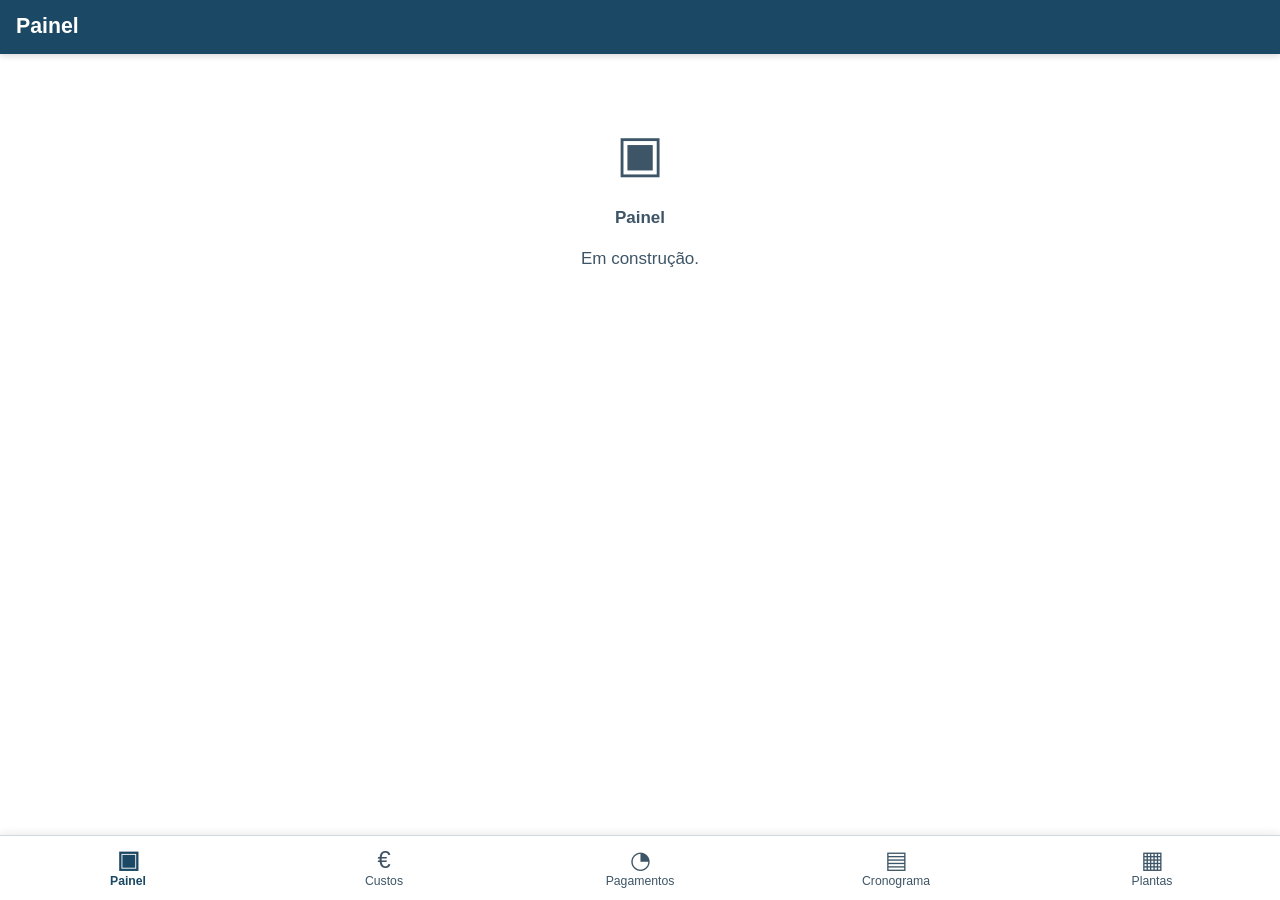
==== obra/index.html @ bf37473c "Passo 1: esqueleto da app /obra/ + copiar_plantas.py - Estrutura /obra/ (index.html, css, js) com ta" ====
<!DOCTYPE html>
<html lang="pt-PT">
<head>
  <meta charset="UTF-8">
  <!-- viewport-fit=cover para respeitar as safe-areas do iPhone -->
  <meta name="viewport" content="width=device-width, initial-scale=1.0, viewport-fit=cover, maximum-scale=5.0">
  <meta name="theme-color" content="#1b4965">
  <meta name="apple-mobile-web-app-capable" content="yes">
  <meta name="apple-mobile-web-app-status-bar-style" content="black-translucent">
  <title>Obra Bragança</title>
  <link rel="stylesheet" href="css/estilo.css">
</head>
<body>
  <!-- Cabecalho: nome do ecra atual, sempre visivel -->
  <header class="cabecalho" id="cabecalho">
    <h1 class="cabecalho__titulo" id="titulo-ecra">Painel</h1>
  </header>

  <!-- Conteudo do ecra ativo -->
  <main class="conteudo" id="conteudo">
    <!-- preenchido por js/app.js -->
  </main>

  <!-- Barra de navegacao inferior fixa -->
  <nav class="tabbar" id="tabbar" aria-label="Navegação principal">
    <button class="tabbar__botao" data-ecra="painel" aria-label="Painel">
      <span class="tabbar__icone" aria-hidden="true">▣</span>
      <span class="tabbar__texto">Painel</span>
    </button>
    <button class="tabbar__botao" data-ecra="custos" aria-label="Custos">
      <span class="tabbar__icone" aria-hidden="true">€</span>
      <span class="tabbar__texto">Custos</span>
    </button>
    <button class="tabbar__botao" data-ecra="pagamentos" aria-label="Pagamentos">
      <span class="tabbar__icone" aria-hidden="true">◔</span>
      <span class="tabbar__texto">Pagamentos</span>
    </button>
    <button class="tabbar__botao" data-ecra="cronograma" aria-label="Cronograma">
      <span class="tabbar__icone" aria-hidden="true">▤</span>
      <span class="tabbar__texto">Cronograma</span>
    </button>
    <button class="tabbar__botao" data-ecra="plantas" aria-label="Plantas">
      <span class="tabbar__icone" aria-hidden="true">▦</span>
      <span class="tabbar__texto">Plantas</span>
    </button>
  </nav>

  <script type="module" src="js/app.js"></script>
</body>
</html>
---- obra/css/estilo.css ----
/* =========================================================================
   Obra Bragança — estilo base
   Mobile-first. Alto contraste, legivel com sol direto. Alvos de toque >=44px.
   ========================================================================= */

:root {
  /* --- Cores (alto contraste, sem cinzento-claro sobre branco) --- */
  --cor-fundo:        #ffffff;
  --cor-superficie:   #f2f5f7;   /* cartoes */
  --cor-texto:        #10202b;   /* quase preto */
  --cor-texto-suave:  #3d5566;   /* legivel ao sol, nao cinzento fraco */
  --cor-linha:        #cdd8df;

  --cor-primaria:     #1b4965;   /* azul escuro */
  --cor-primaria-txt: #ffffff;
  --cor-destaque:     #2a9d8f;   /* verde-agua (progresso) */

  --cor-perigo:       #c1121f;   /* vermelho (a vencer <=5 dias) */
  --cor-perigo-fundo: #fde7e8;
  --cor-aviso:        #b8860b;   /* ambar (dependencias/por decidir) */
  --cor-aviso-fundo:  #fdf4dd;
  --cor-ok:           #2a7d2e;   /* verde (concluido/pago) */

  /* --- Medidas --- */
  --alvo-toque: 44px;
  --raio: 12px;
  --altura-tabbar: 64px;
  --altura-cabecalho: 52px;

  /* safe-areas iOS */
  --safe-topo: env(safe-area-inset-top, 0px);
  --safe-base: env(safe-area-inset-bottom, 0px);

  --fonte: -apple-system, BlinkMacSystemFont, "Segoe UI", Roboto, sans-serif;
}

* { box-sizing: border-box; -webkit-tap-highlight-color: transparent; }

html, body {
  margin: 0;
  padding: 0;
  background: var(--cor-fundo);
  color: var(--cor-texto);
  font-family: var(--fonte);
  font-size: 17px;
  line-height: 1.4;
  -webkit-text-size-adjust: 100%;
}

/* ---------------------------------------------------------------- Cabecalho */
.cabecalho {
  position: sticky;
  top: 0;
  z-index: 10;
  background: var(--cor-primaria);
  color: var(--cor-primaria-txt);
  padding-top: var(--safe-topo);
  min-height: var(--altura-cabecalho);
  display: flex;
  align-items: center;
  box-shadow: 0 2px 6px rgba(0, 0, 0, 0.15);
}
.cabecalho__titulo {
  margin: 0;
  padding: 12px 16px;
  font-size: 1.25rem;
  font-weight: 700;
}

/* ---------------------------------------------------------------- Conteudo */
.conteudo {
  /* espaco para nao ficar tapado pela tabbar inferior */
  padding: 16px 16px calc(var(--altura-tabbar) + var(--safe-base) + 16px);
  max-width: 720px;
  margin: 0 auto;
}

/* ----------------------------------------------------------------- Tabbar */
.tabbar {
  position: fixed;
  left: 0;
  right: 0;
  bottom: 0;
  z-index: 20;
  display: flex;
  background: var(--cor-fundo);
  border-top: 1px solid var(--cor-linha);
  padding-bottom: var(--safe-base);
  box-shadow: 0 -2px 8px rgba(0, 0, 0, 0.08);
}
.tabbar__botao {
  flex: 1 1 0;
  min-height: var(--altura-tabbar);
  border: none;
  background: none;
  color: var(--cor-texto-suave);
  display: flex;
  flex-direction: column;
  align-items: center;
  justify-content: center;
  gap: 2px;
  padding: 6px 2px;
  font-family: inherit;
  font-size: 0.72rem;
  cursor: pointer;
}
.tabbar__icone { font-size: 1.4rem; line-height: 1; }
.tabbar__botao[aria-current="page"] {
  color: var(--cor-primaria);
  font-weight: 700;
}

/* --------------------------------------------------- Blocos genericos base */
.cartao {
  background: var(--cor-superficie);
  border: 1px solid var(--cor-linha);
  border-radius: var(--raio);
  padding: 16px;
  margin-bottom: 12px;
}

.placeholder {
  text-align: center;
  color: var(--cor-texto-suave);
  padding: 48px 16px;
}
.placeholder__icone { font-size: 3rem; display: block; margin-bottom: 8px; }
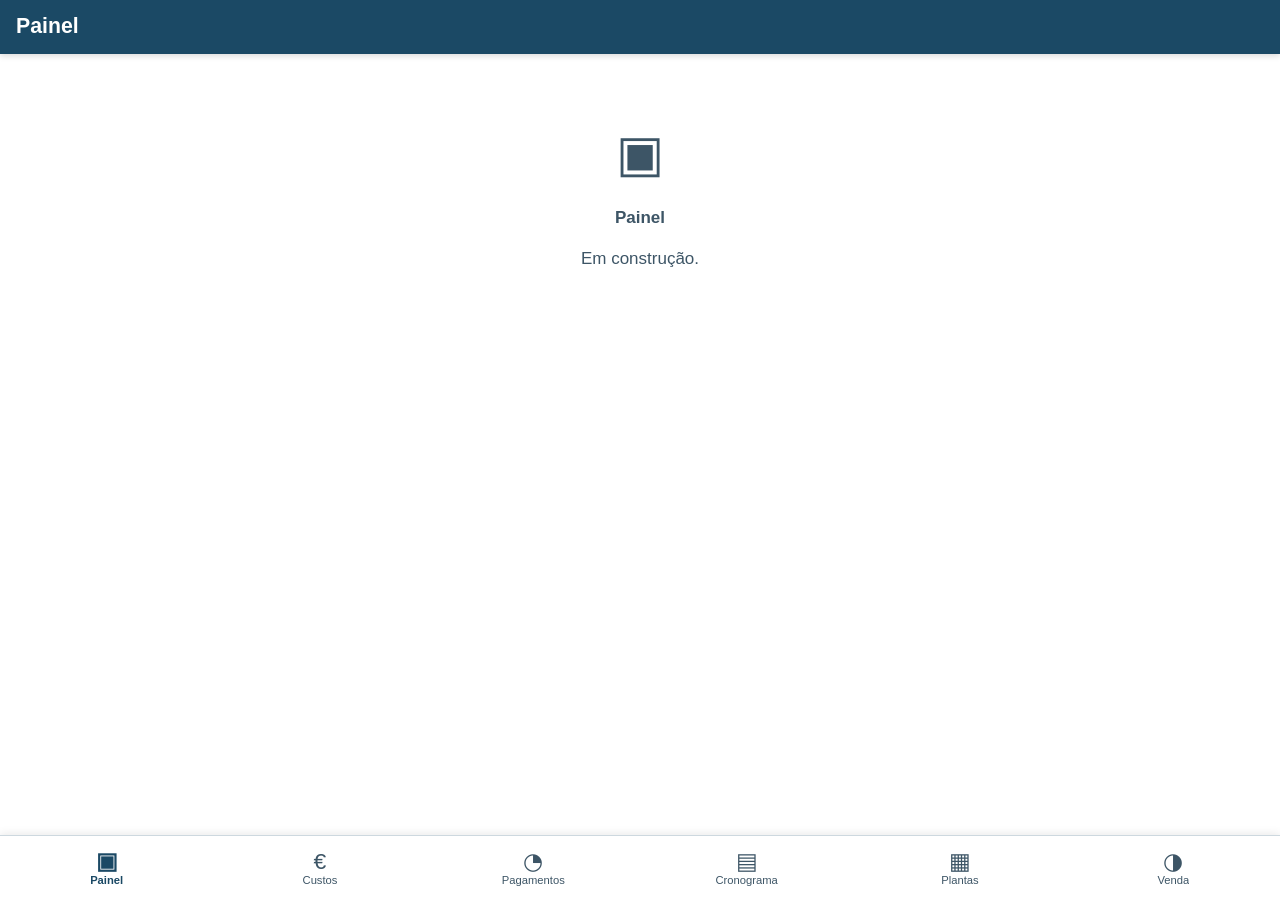
==== commit d45ec8fe: "Novo separador Venda: investimento/lucro Joao-Joana - gerar_seed: bloco negocio (investimentoTotal, " ====
--- a/obra/index.html
+++ b/obra/index.html
@@ -43,6 +43,10 @@
       <span class="tabbar__icone" aria-hidden="true">▦</span>
       <span class="tabbar__texto">Plantas</span>
     </button>
+    <button class="tabbar__botao" data-ecra="venda" aria-label="Venda">
+      <span class="tabbar__icone" aria-hidden="true">◑</span>
+      <span class="tabbar__texto">Venda</span>
+    </button>
   </nav>
 
   <script type="module" src="js/app.js"></script>
--- a/obra/css/estilo.css
+++ b/obra/css/estilo.css
@@ -90,6 +90,7 @@
 }
 .tabbar__botao {
   flex: 1 1 0;
+  min-width: 0;
   min-height: var(--altura-tabbar);
   border: none;
   background: none;
@@ -99,12 +100,13 @@
   align-items: center;
   justify-content: center;
   gap: 2px;
-  padding: 6px 2px;
+  padding: 6px 1px;
   font-family: inherit;
-  font-size: 0.72rem;
-  cursor: pointer;
-}
-.tabbar__icone { font-size: 1.4rem; line-height: 1; }
+  font-size: 0.66rem;
+  cursor: pointer;
+}
+.tabbar__texto { max-width: 100%; overflow: hidden; text-overflow: ellipsis; white-space: nowrap; }
+.tabbar__icone { font-size: 1.35rem; line-height: 1; }
 .tabbar__botao[aria-current="page"] {
   color: var(--cor-primaria);
   font-weight: 700;
@@ -125,3 +127,225 @@
   padding: 48px 16px;
 }
 .placeholder__icone { font-size: 3rem; display: block; margin-bottom: 8px; }
+
+/* ------------------------------------------------------------- sub-separadores */
+.subtabs {
+  display: flex;
+  gap: 8px;
+  margin-bottom: 14px;
+}
+.subtabs__b {
+  flex: 1;
+  min-height: 44px;
+  border: 1px solid var(--cor-linha);
+  border-radius: var(--raio);
+  background: var(--cor-fundo);
+  color: var(--cor-texto);
+  font: inherit;
+  font-weight: 600;
+  cursor: pointer;
+}
+.subtabs__b.is-ativo {
+  background: var(--cor-primaria);
+  color: var(--cor-primaria-txt);
+  border-color: var(--cor-primaria);
+}
+
+/* --------------------------------------------------------------------- resumo */
+.resumo { display: flex; gap: 10px; margin-bottom: 10px; }
+.resumo__cartao {
+  flex: 1;
+  background: var(--cor-superficie);
+  border: 1px solid var(--cor-linha);
+  border-radius: var(--raio);
+  padding: 12px;
+  display: flex;
+  flex-direction: column;
+  gap: 2px;
+}
+.resumo__rot { font-size: 0.78rem; color: var(--cor-texto-suave); }
+.resumo__val { font-size: 1.5rem; font-weight: 800; }
+.resumo__sub { font-size: 0.78rem; color: var(--cor-texto-suave); }
+
+.barra { height: 8px; background: var(--cor-linha); border-radius: 4px; overflow: hidden; margin-bottom: 16px; }
+.barra__cheio { height: 100%; background: var(--cor-destaque); }
+
+/* -------------------------------------------------------------------- filtros */
+.filtros { display: flex; flex-wrap: wrap; gap: 8px; margin-bottom: 14px; }
+.filtros__sel {
+  flex: 1 1 30%;
+  min-height: 40px;
+  border: 1px solid var(--cor-linha);
+  border-radius: 8px;
+  background: var(--cor-fundo);
+  color: var(--cor-texto);
+  font: inherit;
+  padding: 0 8px;
+}
+
+/* --------------------------------------------------------- grupos / materiais */
+.grupo { margin-bottom: 16px; }
+.grupo__cab {
+  display: flex;
+  justify-content: space-between;
+  font-weight: 700;
+  color: var(--cor-primaria);
+  padding: 6px 4px;
+  border-bottom: 2px solid var(--cor-primaria);
+  margin-bottom: 6px;
+}
+
+.mat {
+  border: 1px solid var(--cor-linha);
+  border-radius: 10px;
+  margin-bottom: 8px;
+  background: var(--cor-fundo);
+  overflow: hidden;
+}
+.mat.is-aberto { border-color: var(--cor-primaria); }
+.mat__topo {
+  display: flex;
+  align-items: center;
+  gap: 10px;
+  padding: 10px 12px;
+  cursor: pointer;
+}
+.mat__adj { display: flex; align-items: center; }
+.mat__adj input { width: 26px; height: 26px; }
+.mat__info { flex: 1; min-width: 0; display: flex; flex-direction: column; }
+.mat__artigo { font-weight: 600; }
+.mat__meta { font-size: 0.82rem; color: var(--cor-texto-suave); }
+.mat__valores { text-align: right; display: flex; flex-direction: column; }
+.mat__valores strong { font-size: 1.05rem; }
+.mat__siva { font-size: 0.75rem; color: var(--cor-texto-suave); }
+
+.badge {
+  display: inline-block;
+  font-size: 0.68rem;
+  font-weight: 700;
+  padding: 1px 6px;
+  border-radius: 6px;
+  vertical-align: middle;
+}
+.badge--aviso { background: var(--cor-aviso-fundo); color: var(--cor-aviso); }
+
+/* ---------------------------------------------------------------- editor linha */
+.editor {
+  display: flex;
+  flex-wrap: wrap;
+  gap: 10px;
+  padding: 12px;
+  border-top: 1px solid var(--cor-linha);
+  background: var(--cor-superficie);
+}
+.campo { flex: 1 1 44%; display: flex; flex-direction: column; gap: 3px; }
+.campo--largo { flex-basis: 100%; }
+.campo span { font-size: 0.75rem; color: var(--cor-texto-suave); }
+.campo input, .campo select {
+  min-height: 42px;
+  border: 1px solid var(--cor-linha);
+  border-radius: 8px;
+  background: var(--cor-fundo);
+  color: var(--cor-texto);
+  font: inherit;
+  padding: 0 10px;
+}
+
+/* -------------------------------------------------------------- botoes add/del */
+.btn-add {
+  width: 100%;
+  min-height: 46px;
+  margin-bottom: 14px;
+  border: 1.5px dashed var(--cor-primaria);
+  border-radius: var(--raio);
+  background: var(--cor-fundo);
+  color: var(--cor-primaria);
+  font: inherit;
+  font-weight: 700;
+  cursor: pointer;
+}
+.btn-add:active { background: var(--cor-superficie); }
+
+.btn-eliminar {
+  flex-basis: 100%;
+  min-height: 44px;
+  margin-top: 4px;
+  border: 1px solid var(--cor-perigo);
+  border-radius: 8px;
+  background: var(--cor-perigo-fundo);
+  color: var(--cor-perigo);
+  font: inherit;
+  font-weight: 700;
+  cursor: pointer;
+}
+
+/* ------------------------------------------------------------------- snackbar */
+.snackbar {
+  position: fixed;
+  left: 50%;
+  transform: translateX(-50%) translateY(20px);
+  bottom: calc(var(--altura-tabbar) + var(--safe-base) + 12px);
+  z-index: 40;
+  display: flex;
+  align-items: center;
+  gap: 16px;
+  max-width: 92%;
+  background: #10202b;
+  color: #fff;
+  padding: 12px 16px;
+  border-radius: 10px;
+  box-shadow: 0 4px 16px rgba(0, 0, 0, 0.3);
+  opacity: 0;
+  pointer-events: none;
+  transition: opacity .18s, transform .18s;
+}
+.snackbar.is-visivel { opacity: 1; transform: translateX(-50%) translateY(0); pointer-events: auto; }
+.snackbar__b {
+  border: none;
+  background: none;
+  color: var(--cor-destaque);
+  font: inherit;
+  font-weight: 800;
+  cursor: pointer;
+  padding: 4px 6px;
+}
+
+/* --------------------------------------------------------------------- medicoes */
+.nota, .vazio { color: var(--cor-texto-suave); font-size: 0.9rem; margin: 4px 0 14px; }
+.vazio { text-align: center; padding: 32px 0; }
+.med { padding: 0; overflow: hidden; }
+.med__topo { display: flex; justify-content: space-between; align-items: flex-start; gap: 10px; padding: 14px 16px; cursor: pointer; }
+.med__cab { font-size: 1.05rem; }
+.med__valor { font-weight: 700; white-space: nowrap; }
+.med__meta { color: var(--cor-texto-suave); font-size: 0.9rem; margin-top: 2px; }
+.med__notas { padding: 0 16px 14px; font-size: 0.85rem; color: var(--cor-texto-suave); }
+.med.is-aberto { border-color: var(--cor-primaria); }
+.med .editor { margin: 0; }
+
+/* ===================================================================== Venda */
+.venda-h { font-size: 1rem; margin: 0 0 10px; color: var(--cor-primaria); }
+.venda-dica { font-weight: 400; color: var(--cor-texto-suave); font-size: 0.8rem; }
+.venda-nota { font-size: 0.8rem; color: var(--cor-texto-suave); margin: 10px 0 0; }
+
+/* campos editaveis (laranja) */
+.venda-edit { border-color: #e8a33d; background: #fff7ec; }
+.campo-laranja { display: flex; flex-direction: column; gap: 4px; margin-bottom: 12px; }
+.campo-laranja:last-child { margin-bottom: 0; }
+.campo-laranja > span:first-child { font-size: 0.85rem; color: var(--cor-texto); font-weight: 600; }
+.campo-laranja__wrap { display: flex; align-items: center; border: 1.5px solid #e8a33d; border-radius: 10px; background: #fff; overflow: hidden; }
+.campo-laranja__wrap:focus-within { border-color: var(--cor-primaria); box-shadow: 0 0 0 3px rgba(27,73,101,.15); }
+.campo-laranja input {
+  flex: 1; min-width: 0; min-height: 48px; border: none; outline: none;
+  font: inherit; font-size: 1.15rem; font-weight: 700; padding: 0 12px; background: transparent; color: var(--cor-texto);
+}
+.campo-laranja__suf { padding: 0 14px; font-weight: 700; color: var(--cor-texto-suave); }
+
+/* linhas de resultado */
+.venda-linha { display: flex; justify-content: space-between; align-items: baseline; padding: 8px 0; border-bottom: 1px solid var(--cor-linha); }
+.venda-linha:last-of-type { border-bottom: none; }
+.venda-linha__rot { color: var(--cor-texto); }
+.venda-linha__val { font-weight: 700; font-size: 1.05rem; }
+.venda-linha__val small { color: var(--cor-texto-suave); font-weight: 600; }
+.venda-linha.is-forte .venda-linha__val { font-size: 1.3rem; color: var(--cor-primaria); }
+.venda-total { border-color: var(--cor-primaria); border-width: 2px; }
+.venda-total .venda-linha.is-forte .venda-linha__val { color: var(--cor-ok); }
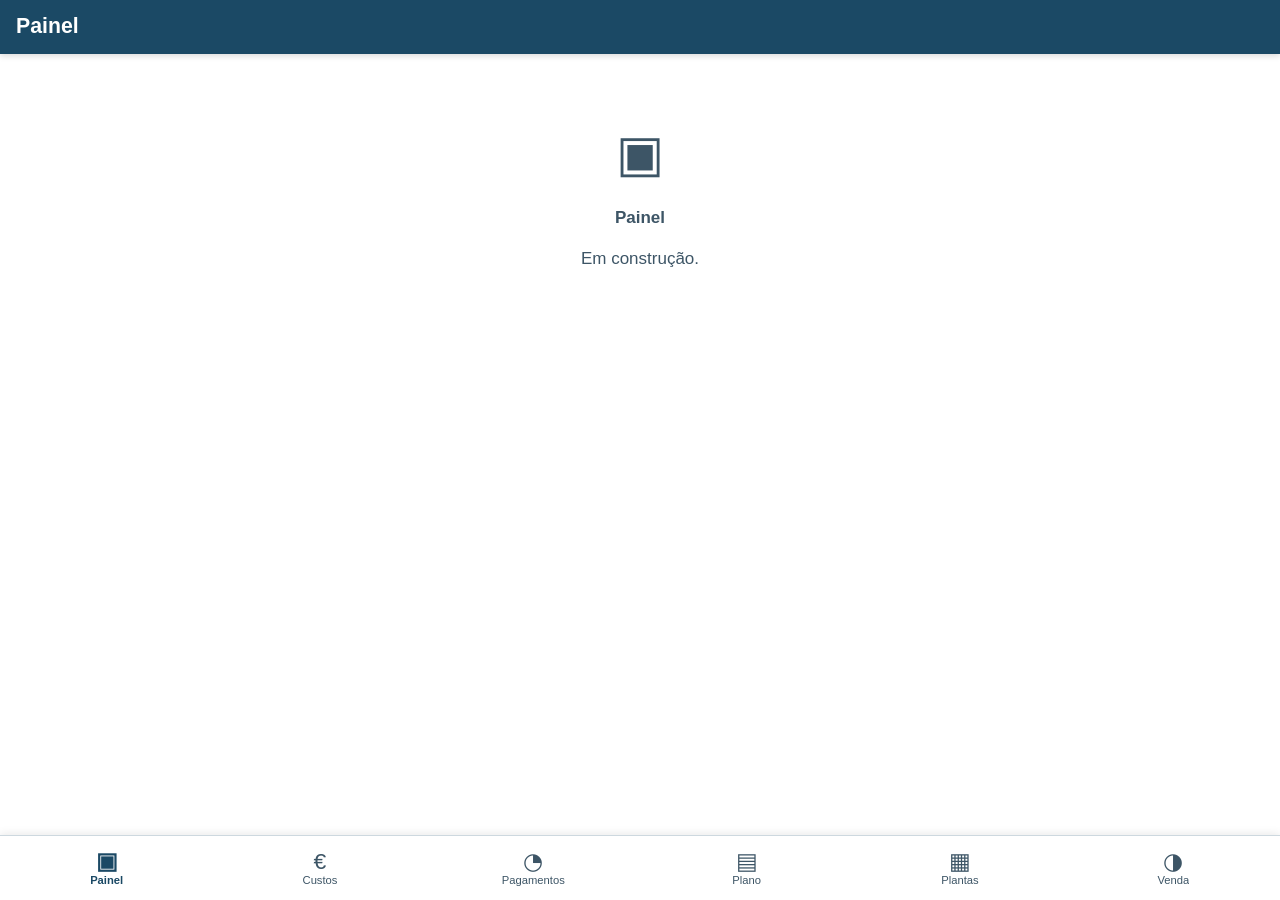
==== commit d9c07a03: "Simplificar Cronograma -> Plano de acoes (a pedido do Joao) - Fora fases/subtarefas/dependencias. Ag" ====
--- a/obra/index.html
+++ b/obra/index.html
@@ -35,9 +35,9 @@
       <span class="tabbar__icone" aria-hidden="true">◔</span>
       <span class="tabbar__texto">Pagamentos</span>
     </button>
-    <button class="tabbar__botao" data-ecra="cronograma" aria-label="Cronograma">
+    <button class="tabbar__botao" data-ecra="cronograma" aria-label="Plano de ações">
       <span class="tabbar__icone" aria-hidden="true">▤</span>
-      <span class="tabbar__texto">Cronograma</span>
+      <span class="tabbar__texto">Plano</span>
     </button>
     <button class="tabbar__botao" data-ecra="plantas" aria-label="Plantas">
       <span class="tabbar__icone" aria-hidden="true">▦</span>
--- a/obra/css/estilo.css
+++ b/obra/css/estilo.css
@@ -349,3 +349,109 @@
 .venda-linha.is-forte .venda-linha__val { font-size: 1.3rem; color: var(--cor-primaria); }
 .venda-total { border-color: var(--cor-primaria); border-width: 2px; }
 .venda-total .venda-linha.is-forte .venda-linha__val { color: var(--cor-ok); }
+
+/* ================================================================ Pagamentos */
+.barra--fina { height: 6px; margin: 6px 0 0; }
+.esp { border: 1px solid var(--cor-linha); border-radius: 10px; margin-bottom: 10px; background: var(--cor-fundo); overflow: hidden; }
+.esp.is-aberto { border-color: var(--cor-primaria); }
+.esp__topo { padding: 12px 14px; cursor: pointer; }
+.esp__cab { display: flex; justify-content: space-between; align-items: baseline; gap: 10px; }
+.esp__nome { font-weight: 700; }
+.esp__val { font-size: 0.85rem; color: var(--cor-texto-suave); white-space: nowrap; }
+.esp__pct { display: block; text-align: right; font-size: 0.78rem; color: var(--cor-texto-suave); margin-top: 3px; }
+.esp__corpo { padding: 4px 14px 14px; border-top: 1px solid var(--cor-linha); background: var(--cor-superficie); }
+
+.marco { border: 1px solid var(--cor-linha); border-radius: 10px; padding: 12px; margin: 10px 0; background: var(--cor-fundo); }
+.marco.is-pago { border-left: 4px solid var(--cor-ok); }
+.marco__topo { display: flex; align-items: center; gap: 10px; margin-bottom: 10px; }
+.marco__pago {
+  flex-shrink: 0; min-height: 40px; padding: 0 14px; border-radius: 8px; font: inherit; font-weight: 700; cursor: pointer;
+  border: 1.5px solid var(--cor-ok); background: var(--cor-fundo); color: var(--cor-ok);
+}
+.marco.is-pago .marco__pago { background: var(--cor-ok); color: #fff; }
+.marco__desc { flex: 1; min-width: 0; min-height: 40px; border: 1px solid var(--cor-linha); border-radius: 8px; padding: 0 10px; font: inherit; }
+.marco__grelha { display: flex; flex-wrap: wrap; gap: 10px; }
+.marco__grelha .campo { flex: 1 1 44%; }
+
+.esp__editcab { display: flex; flex-wrap: wrap; gap: 10px; padding: 10px 0 4px; }
+
+/* ================================================================ Cronograma */
+.fase { border: 1px solid var(--cor-linha); border-radius: 12px; padding: 14px; margin-bottom: 12px; background: var(--cor-fundo); }
+.fase--atual { border-color: var(--cor-destaque); box-shadow: 0 0 0 2px rgba(42,157,143,.25); }
+.fase__cab { display: flex; align-items: center; gap: 8px; }
+.fase__num { background: var(--cor-primaria); color: #fff; font-weight: 800; border-radius: 8px; padding: 2px 8px; font-size: 0.9rem; }
+.fase__nome { font-weight: 700; flex: 1; }
+.fase__meta { display: flex; flex-wrap: wrap; gap: 10px; align-items: center; color: var(--cor-texto-suave); font-size: 0.85rem; margin: 8px 0 6px; }
+.fase__prog { margin-left: auto; }
+.tag-atual { background: var(--cor-destaque); color: #fff; font-weight: 700; font-size: 0.72rem; padding: 1px 8px; border-radius: 20px; }
+
+.badge--nao_iniciada { background: #e7edf1; color: #3d5566; }
+.badge--em_curso { background: var(--cor-aviso-fundo); color: var(--cor-aviso); }
+.badge--concluida { background: #e2f3e3; color: var(--cor-ok); }
+.badge--bloqueada { background: var(--cor-perigo-fundo); color: var(--cor-perigo); }
+
+.aviso { background: var(--cor-aviso-fundo); color: var(--cor-aviso); border: 1px solid #e6cf8a; border-radius: 8px; padding: 8px 10px; font-size: 0.85rem; margin: 8px 0; }
+
+.fase__estado { display: flex; align-items: center; gap: 10px; margin: 10px 0; }
+.fase__estado span { font-size: 0.85rem; color: var(--cor-texto-suave); }
+.fase__estado select { flex: 1; min-height: 44px; border: 1px solid var(--cor-linha); border-radius: 8px; background: var(--cor-fundo); color: var(--cor-texto); font: inherit; padding: 0 10px; }
+
+.subs { list-style: none; margin: 6px 0 0; padding: 0; }
+.sub { border-top: 1px solid var(--cor-linha); }
+.sub label { display: flex; align-items: center; gap: 10px; padding: 10px 2px; cursor: pointer; }
+.sub input { width: 24px; height: 24px; flex-shrink: 0; }
+.sub__nome { flex: 1; }
+.sub.is-feita .sub__nome { text-decoration: line-through; color: var(--cor-texto-suave); }
+.sub__sem { font-size: 0.78rem; color: var(--cor-texto-suave); white-space: nowrap; }
+
+.chips { display: flex; flex-wrap: wrap; gap: 6px; margin-top: 10px; }
+.chip { border: 1px solid var(--cor-primaria); color: var(--cor-primaria); background: var(--cor-fundo); border-radius: 20px; padding: 5px 12px; font: inherit; font-size: 0.8rem; cursor: pointer; }
+
+.admin__datas { display: flex; gap: 10px; margin: 8px 0; }
+.admin__datas .campo { flex: 1; }
+
+/* =================================================================== Plantas */
+.pl-grupo { font-size: 1rem; color: var(--cor-primaria); margin: 18px 0 8px; }
+.pl-grupo:first-child { margin-top: 0; }
+.pl-item {
+  display: flex; align-items: center; gap: 12px; width: 100%; text-align: left;
+  border: 1px solid var(--cor-linha); border-radius: 12px; background: var(--cor-fundo);
+  padding: 10px; margin-bottom: 10px; cursor: pointer; font: inherit; color: var(--cor-texto);
+}
+.pl-mini { width: 64px; height: 64px; object-fit: cover; border-radius: 8px; flex-shrink: 0; background: var(--cor-superficie); }
+.pl-mini--pdf { display: flex; align-items: center; justify-content: center; font-weight: 800; color: var(--cor-perigo); border: 1px solid var(--cor-linha); }
+.pl-info { flex: 1; min-width: 0; display: flex; flex-direction: column; gap: 3px; }
+.pl-titulo { font-weight: 700; }
+.pl-cont { font-size: 0.82rem; color: var(--cor-texto-suave); display: -webkit-box; -webkit-line-clamp: 2; -webkit-box-orient: vertical; overflow: hidden; }
+.pl-seta { font-size: 1.6rem; color: var(--cor-texto-suave); }
+
+/* visualizador full-screen */
+.visor { position: fixed; inset: 0; z-index: 100; background: #0b1620; display: flex; flex-direction: column; }
+.visor__topo { display: flex; align-items: center; justify-content: space-between; padding: calc(var(--safe-topo) + 8px) 14px 8px; color: #fff; background: #10202b; }
+.visor__titulo { font-weight: 700; }
+.visor__fechar { width: 42px; height: 42px; border-radius: 50%; border: none; background: rgba(255,255,255,.15); color: #fff; font-size: 1.2rem; cursor: pointer; }
+.visor__corpo { flex: 1; overflow: hidden; position: relative; touch-action: none; display: flex; align-items: center; justify-content: center; }
+.visor__img { max-width: 100%; max-height: 100%; user-select: none; will-change: transform; }
+.visor__pdf { width: 100%; height: 100%; border: none; background: #fff; }
+
+/* ============================================================ Plano de acoes */
+.acao {
+  display: flex; align-items: flex-start; gap: 10px;
+  border: 1px solid var(--cor-linha); border-radius: 12px; background: var(--cor-fundo);
+  padding: 12px; margin-bottom: 10px;
+}
+.acao.is-atrasada, .acao.is-hoje { border-color: var(--cor-perigo); }
+.acao.is-perto { border-color: var(--cor-aviso); }
+.acao.is-feita { opacity: .6; }
+.acao__feito { flex-shrink: 0; padding-top: 4px; }
+.acao__feito input { width: 28px; height: 28px; }
+.acao__corpo { flex: 1; min-width: 0; display: flex; flex-direction: column; gap: 8px; }
+.acao__desc { width: 100%; min-height: 44px; border: 1px solid var(--cor-linha); border-radius: 8px; padding: 0 10px; font: inherit; font-weight: 600; background: var(--cor-fundo); color: var(--cor-texto); }
+.acao.is-feita .acao__desc { text-decoration: line-through; }
+.acao__fim { display: flex; align-items: center; gap: 8px; flex-wrap: wrap; }
+.acao__fim-rot { font-size: 0.82rem; color: var(--cor-texto-suave); }
+.acao__data { min-height: 40px; border: 1px solid var(--cor-linha); border-radius: 8px; padding: 0 8px; font: inherit; background: var(--cor-fundo); color: var(--cor-texto); }
+.acao-tag { font-size: 0.72rem; font-weight: 800; padding: 2px 8px; border-radius: 20px; }
+.acao-tag--vermelho { background: var(--cor-perigo-fundo); color: var(--cor-perigo); }
+.acao-tag--ambar { background: var(--cor-aviso-fundo); color: var(--cor-aviso); }
+.acao__del { flex-shrink: 0; width: 40px; height: 40px; border: none; border-radius: 8px; background: var(--cor-perigo-fundo); color: var(--cor-perigo); font-size: 1rem; font-weight: 800; cursor: pointer; }
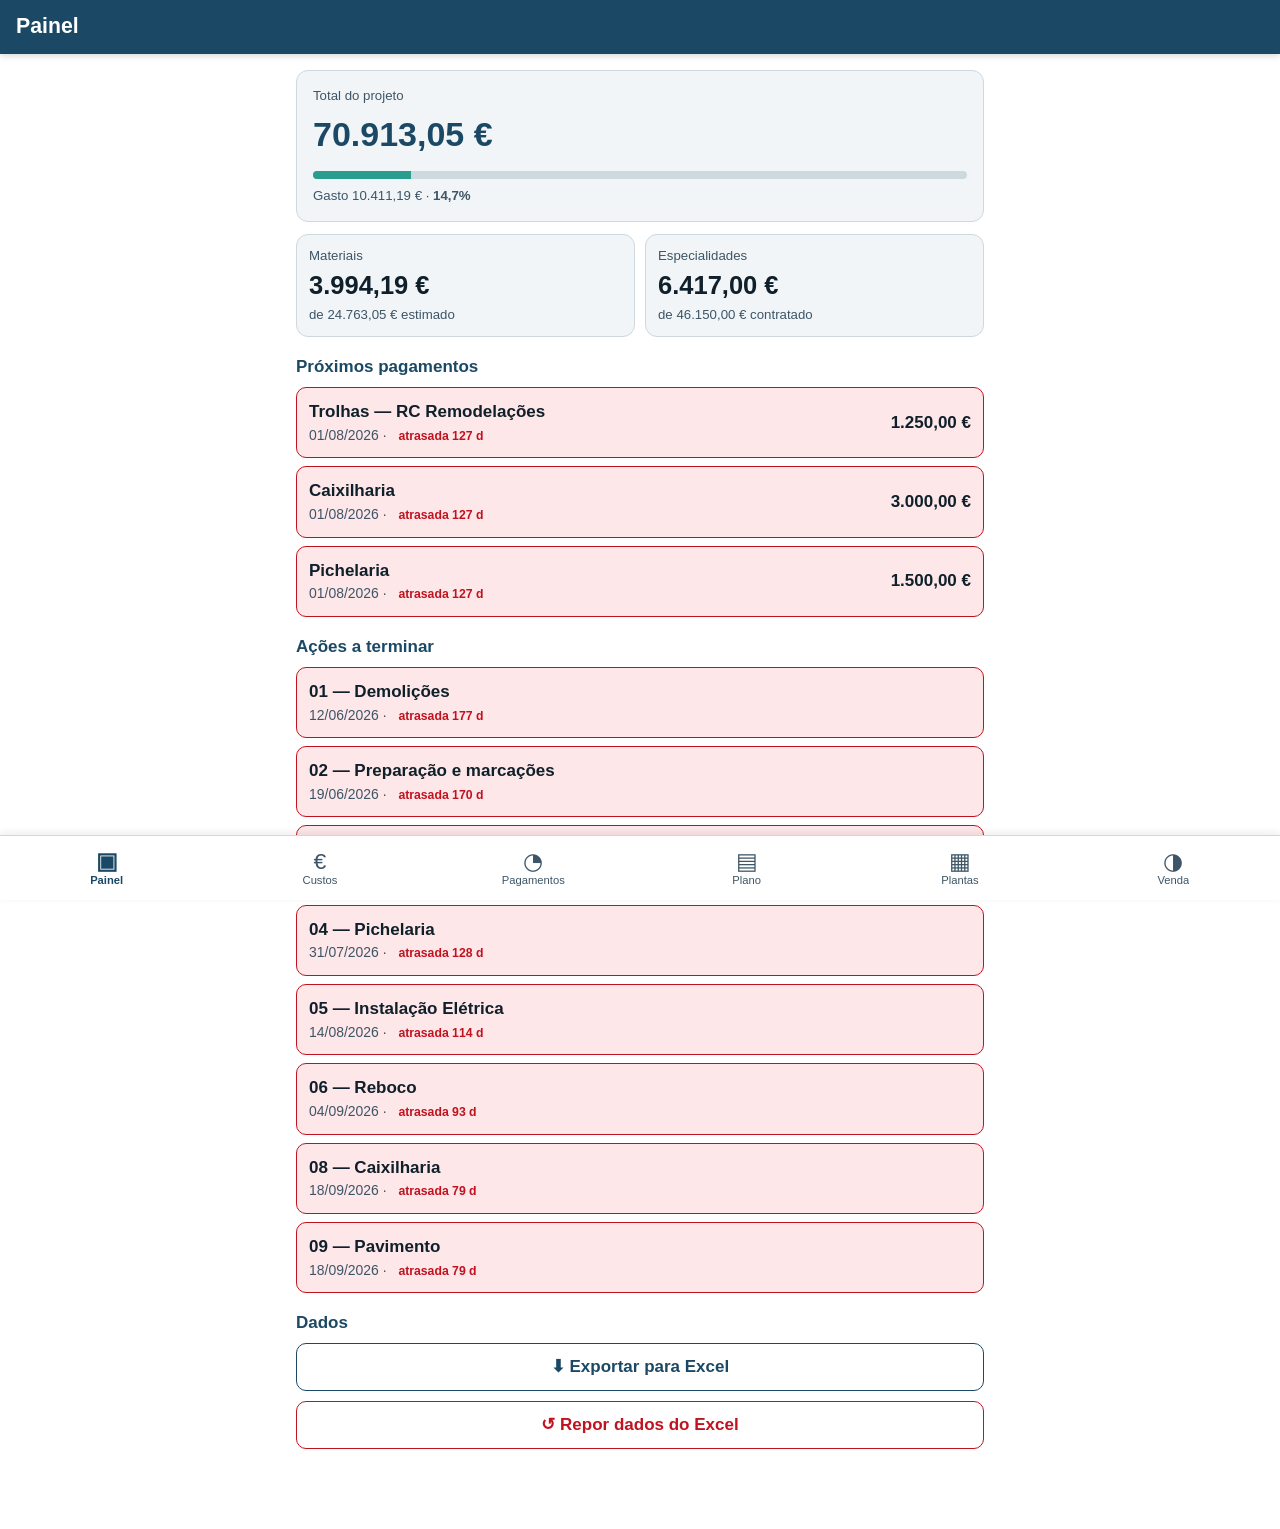
==== commit ef23e0f8: "Exportar Excel (SheetJS local) + repor dados - js/vendor/xlsx.mini.js (SheetJS 0.18.5, local, sem CD" ====
--- a/obra/index.html
+++ b/obra/index.html
@@ -49,6 +49,8 @@
     </button>
   </nav>
 
+  <!-- SheetJS (local, sem CDN) para exportar Excel: define window.XLSX -->
+  <script src="js/vendor/xlsx.mini.js"></script>
   <script type="module" src="js/app.js"></script>
 </body>
 </html>
--- a/obra/css/estilo.css
+++ b/obra/css/estilo.css
@@ -455,3 +455,36 @@
 .acao-tag--vermelho { background: var(--cor-perigo-fundo); color: var(--cor-perigo); }
 .acao-tag--ambar { background: var(--cor-aviso-fundo); color: var(--cor-aviso); }
 .acao__del { flex-shrink: 0; width: 40px; height: 40px; border: none; border-radius: 8px; background: var(--cor-perigo-fundo); color: var(--cor-perigo); font-size: 1rem; font-weight: 800; cursor: pointer; }
+
+/* ==================================================================== Painel */
+.kpi-total { display: flex; flex-direction: column; gap: 6px; }
+.kpi-total__val { font-size: 2rem; font-weight: 800; color: var(--cor-primaria); }
+.kpi-total .barra { margin: 6px 0 2px; }
+.painel-linha { display: flex; justify-content: space-between; align-items: center; gap: 10px; border: 1px solid var(--cor-linha); border-radius: 10px; background: var(--cor-fundo); padding: 12px; margin-bottom: 8px; cursor: pointer; }
+.painel-linha.is-urgente { border-color: var(--cor-perigo); background: var(--cor-perigo-fundo); }
+.painel-linha__t { font-weight: 700; }
+.painel-linha__s { font-size: 0.82rem; color: var(--cor-texto-suave); margin-top: 2px; }
+
+/* =================================================================== Registo */
+.acao__reg { border: 1px solid var(--cor-linha); background: var(--cor-fundo); color: var(--cor-primaria); border-radius: 20px; padding: 4px 10px; font: inherit; font-size: 0.8rem; font-weight: 700; cursor: pointer; }
+.visor__corpo.reg { background: #fff; color: var(--cor-texto); display: block; overflow-y: auto; padding: 14px; touch-action: auto; }
+.reg__novo { border: 1px solid var(--cor-linha); border-radius: 12px; padding: 14px; margin-bottom: 16px; background: var(--cor-superficie); }
+.reg__addfoto { display: inline-block; background: var(--cor-primaria); color: #fff; font-weight: 700; padding: 12px 16px; border-radius: 10px; cursor: pointer; }
+.reg__previews { display: flex; flex-wrap: wrap; gap: 8px; margin: 12px 0; }
+.reg__prev { position: relative; }
+.reg__prev img { width: 84px; height: 84px; object-fit: cover; border-radius: 8px; }
+.reg__prev button { position: absolute; top: -6px; right: -6px; width: 24px; height: 24px; border-radius: 50%; border: none; background: var(--cor-perigo); color: #fff; cursor: pointer; }
+.reg__nota { width: 100%; border: 1px solid var(--cor-linha); border-radius: 8px; padding: 10px; font: inherit; margin-bottom: 10px; }
+.reg__guardar { width: 100%; min-height: 46px; border: none; border-radius: 10px; background: var(--cor-ok); color: #fff; font: inherit; font-weight: 700; cursor: pointer; }
+.reg__guardar:disabled { background: var(--cor-linha); color: var(--cor-texto-suave); }
+.reg__item { border: 1px solid var(--cor-linha); border-radius: 12px; padding: 12px; margin-bottom: 10px; }
+.reg__item-cab { display: flex; justify-content: space-between; align-items: center; font-weight: 700; }
+.reg__del { border: 1px solid var(--cor-perigo); color: var(--cor-perigo); background: var(--cor-perigo-fundo); border-radius: 8px; padding: 4px 10px; font: inherit; font-size: 0.8rem; cursor: pointer; }
+.reg__item-nota { margin: 8px 0; }
+.reg__fotos { display: flex; flex-wrap: wrap; gap: 8px; }
+.reg__fotos img { width: 96px; height: 96px; object-fit: cover; border-radius: 8px; }
+
+/* ================================================================ Definicoes */
+.painel-acoes { display: flex; flex-direction: column; gap: 10px; }
+.btn-sec { min-height: 48px; border: 1px solid var(--cor-primaria); background: var(--cor-fundo); color: var(--cor-primaria); border-radius: 10px; font: inherit; font-weight: 700; cursor: pointer; }
+.btn-sec--perigo { border-color: var(--cor-perigo); color: var(--cor-perigo); }
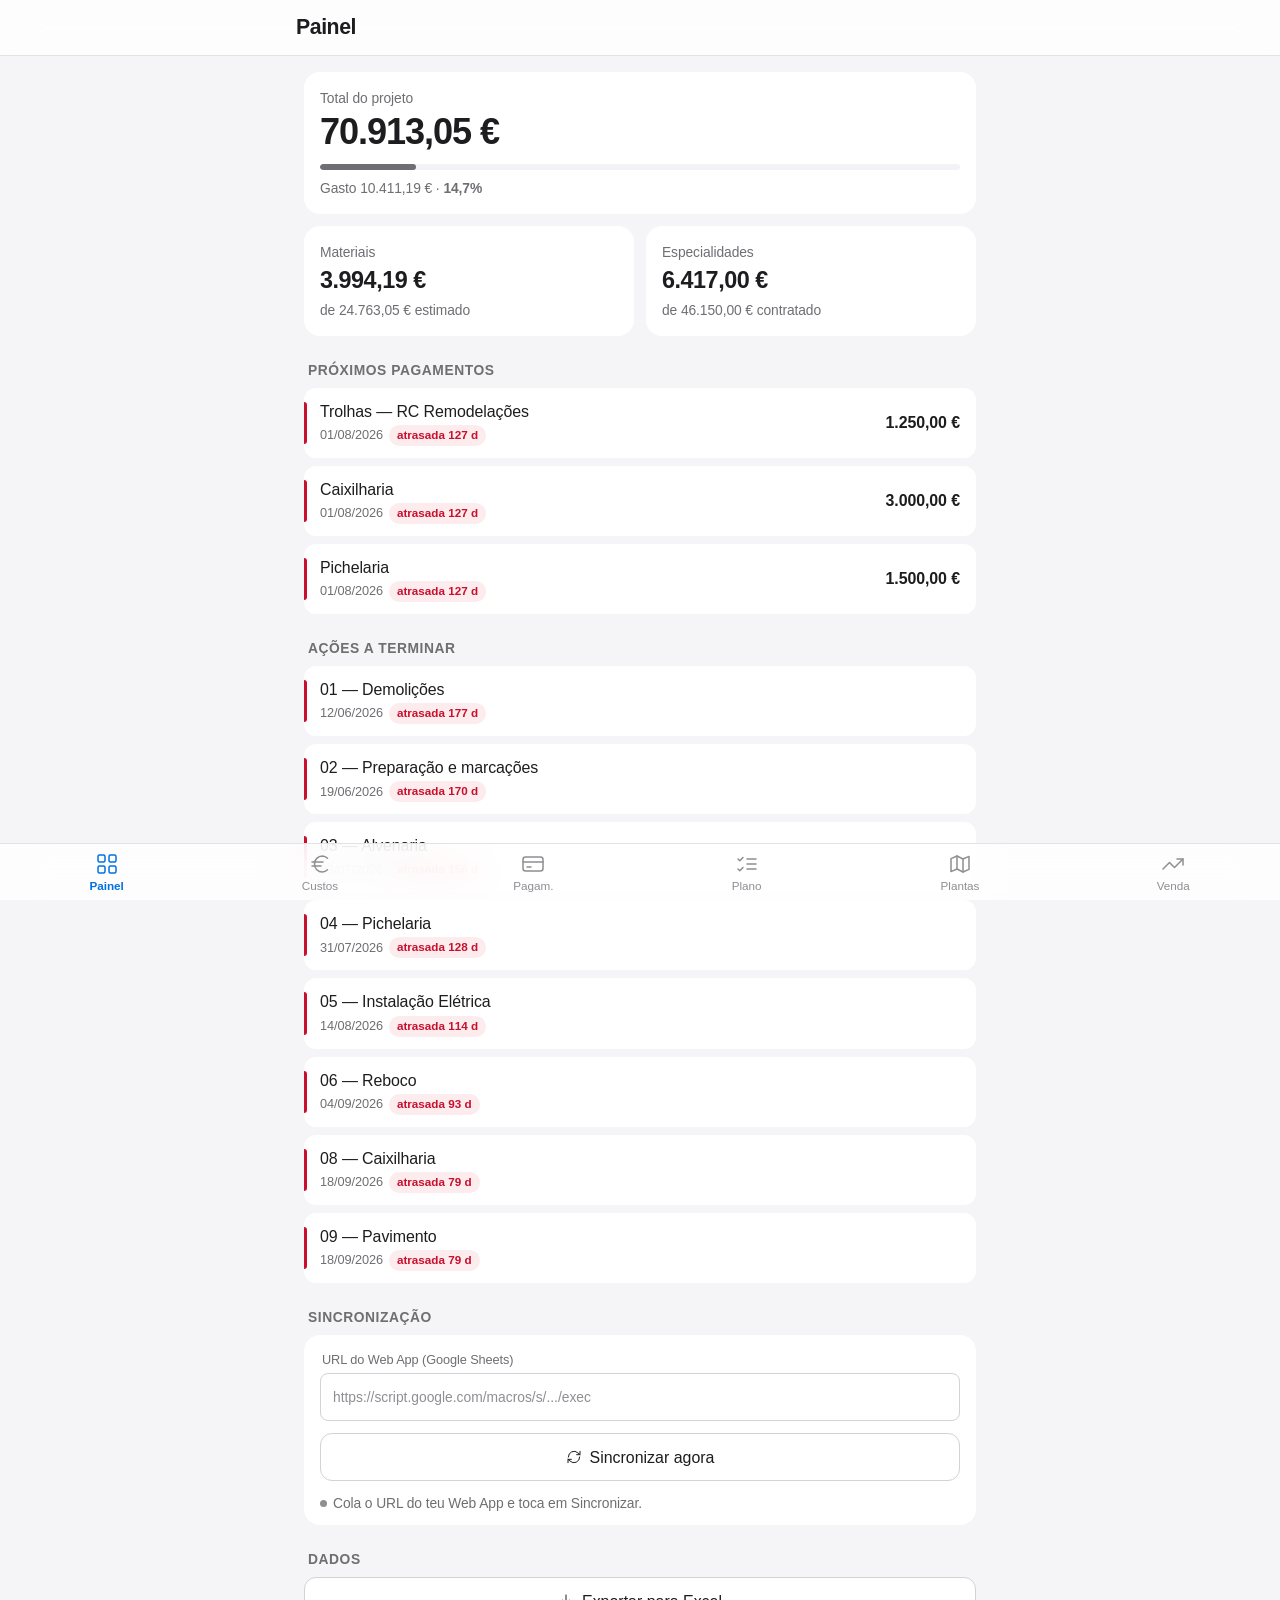
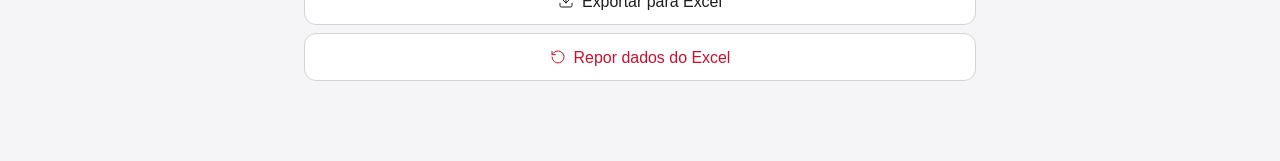
==== commit 2e934827: "Redesign visual: minimalismo funcional, tokens e modo escuro Só camada de apresentação. Cálculo de c" ====
--- a/obra/index.html
+++ b/obra/index.html
@@ -4,13 +4,88 @@
   <meta charset="UTF-8">
   <!-- viewport-fit=cover para respeitar as safe-areas do iPhone -->
   <meta name="viewport" content="width=device-width, initial-scale=1.0, viewport-fit=cover, maximum-scale=5.0">
-  <meta name="theme-color" content="#1b4965">
+  <!-- a barra do sistema acompanha o tema claro/escuro -->
+  <meta name="theme-color" content="#f5f5f7" media="(prefers-color-scheme: light)">
+  <meta name="theme-color" content="#000000" media="(prefers-color-scheme: dark)">
+  <meta name="color-scheme" content="light dark">
   <meta name="apple-mobile-web-app-capable" content="yes">
-  <meta name="apple-mobile-web-app-status-bar-style" content="black-translucent">
+  <meta name="apple-mobile-web-app-status-bar-style" content="default">
   <title>Obra Bragança</title>
   <link rel="stylesheet" href="css/estilo.css">
 </head>
 <body>
+  <!--
+    Sprite de icones: traco monocromatico 1.5px, estilo SF Symbols / Lucide.
+    Inline de proposito — mantem a app offline-first sem pedidos extra.
+    Usar com <svg class="ic"><use href="#i-nome"></use></svg>
+  -->
+  <svg width="0" height="0" style="position:absolute" aria-hidden="true" focusable="false">
+    <defs>
+      <g id="s-base" fill="none" stroke="currentColor" stroke-width="1.5"
+         stroke-linecap="round" stroke-linejoin="round"></g>
+    </defs>
+    <symbol id="i-painel" viewBox="0 0 24 24" fill="none" stroke="currentColor" stroke-width="1.5" stroke-linecap="round" stroke-linejoin="round">
+      <rect x="3" y="3" width="7" height="7" rx="1.5"/><rect x="14" y="3" width="7" height="7" rx="1.5"/>
+      <rect x="14" y="14" width="7" height="7" rx="1.5"/><rect x="3" y="14" width="7" height="7" rx="1.5"/>
+    </symbol>
+    <symbol id="i-custos" viewBox="0 0 24 24" fill="none" stroke="currentColor" stroke-width="1.5" stroke-linecap="round" stroke-linejoin="round">
+      <path d="M4 10h11"/><path d="M4 14h9"/>
+      <path d="M19.5 6.2A7.6 7.6 0 0 0 14.3 4 7.9 7.9 0 0 0 6.5 12c0 4.4 3.5 8 7.8 8a7.6 7.6 0 0 0 5.2-2.2"/>
+    </symbol>
+    <symbol id="i-pagamentos" viewBox="0 0 24 24" fill="none" stroke="currentColor" stroke-width="1.5" stroke-linecap="round" stroke-linejoin="round">
+      <rect x="2" y="5" width="20" height="14" rx="2.5"/><path d="M2 10h20"/><path d="M6 15h4"/>
+    </symbol>
+    <symbol id="i-plano" viewBox="0 0 24 24" fill="none" stroke="currentColor" stroke-width="1.5" stroke-linecap="round" stroke-linejoin="round">
+      <path d="m3 7 1.8 1.8L8 5.5"/><path d="m3 17 1.8 1.8L8 15.5"/>
+      <path d="M12 7h9"/><path d="M12 12h9"/><path d="M12 17h9"/>
+    </symbol>
+    <symbol id="i-plantas" viewBox="0 0 24 24" fill="none" stroke="currentColor" stroke-width="1.5" stroke-linecap="round" stroke-linejoin="round">
+      <path d="m9 4-6 2.6v13L9 17l6 3 6-2.6v-13L15 7z"/><path d="M9 4v13"/><path d="M15 7v13"/>
+    </symbol>
+    <symbol id="i-venda" viewBox="0 0 24 24" fill="none" stroke="currentColor" stroke-width="1.5" stroke-linecap="round" stroke-linejoin="round">
+      <path d="M16 7h6v6"/><path d="m22 7-8.5 8.5-5-5L2 17"/>
+    </symbol>
+
+    <symbol id="i-mais" viewBox="0 0 24 24" fill="none" stroke="currentColor" stroke-width="1.75" stroke-linecap="round" stroke-linejoin="round">
+      <path d="M5 12h14"/><path d="M12 5v14"/>
+    </symbol>
+    <symbol id="i-fechar" viewBox="0 0 24 24" fill="none" stroke="currentColor" stroke-width="1.75" stroke-linecap="round" stroke-linejoin="round">
+      <path d="M18 6 6 18"/><path d="m6 6 12 12"/>
+    </symbol>
+    <symbol id="i-check" viewBox="0 0 24 24" fill="none" stroke="currentColor" stroke-width="2" stroke-linecap="round" stroke-linejoin="round">
+      <path d="M20 6 9 17l-5-5"/>
+    </symbol>
+    <symbol id="i-seta" viewBox="0 0 24 24" fill="none" stroke="currentColor" stroke-width="1.75" stroke-linecap="round" stroke-linejoin="round">
+      <path d="m9 18 6-6-6-6"/>
+    </symbol>
+    <symbol id="i-lixo" viewBox="0 0 24 24" fill="none" stroke="currentColor" stroke-width="1.5" stroke-linecap="round" stroke-linejoin="round">
+      <path d="M3.5 6h17"/><path d="M18.5 6v13a2 2 0 0 1-2 2h-9a2 2 0 0 1-2-2V6"/>
+      <path d="M9 6V4.5a1.5 1.5 0 0 1 1.5-1.5h3A1.5 1.5 0 0 1 15 4.5V6"/>
+    </symbol>
+    <symbol id="i-camara" viewBox="0 0 24 24" fill="none" stroke="currentColor" stroke-width="1.5" stroke-linecap="round" stroke-linejoin="round">
+      <path d="M14.5 4h-5L7.5 7H4.5a2 2 0 0 0-2 2v8.5a2 2 0 0 0 2 2h15a2 2 0 0 0 2-2V9a2 2 0 0 0-2-2h-3z"/>
+      <circle cx="12" cy="13" r="3.2"/>
+    </symbol>
+    <symbol id="i-sync" viewBox="0 0 24 24" fill="none" stroke="currentColor" stroke-width="1.5" stroke-linecap="round" stroke-linejoin="round">
+      <path d="M3.5 12a8.5 8.5 0 0 1 14.4-6.1L21 8.5"/><path d="M21 3.5v5h-5"/>
+      <path d="M20.5 12a8.5 8.5 0 0 1-14.4 6.1L3 15.5"/><path d="M3 20.5v-5h5"/>
+    </symbol>
+    <symbol id="i-descarregar" viewBox="0 0 24 24" fill="none" stroke="currentColor" stroke-width="1.5" stroke-linecap="round" stroke-linejoin="round">
+      <path d="M21 15.5V19a2 2 0 0 1-2 2H5a2 2 0 0 1-2-2v-3.5"/><path d="m7.5 10.5 4.5 4.5 4.5-4.5"/><path d="M12 3v12"/>
+    </symbol>
+    <symbol id="i-repor" viewBox="0 0 24 24" fill="none" stroke="currentColor" stroke-width="1.5" stroke-linecap="round" stroke-linejoin="round">
+      <path d="M3 12a9 9 0 1 0 2.6-6.4L3 8"/><path d="M3 3.5v5h5"/>
+    </symbol>
+    <symbol id="i-aviso" viewBox="0 0 24 24" fill="none" stroke="currentColor" stroke-width="1.5" stroke-linecap="round" stroke-linejoin="round">
+      <path d="M10.3 4 3 17a2 2 0 0 0 1.7 3h14.6a2 2 0 0 0 1.7-3L13.7 4a2 2 0 0 0-3.4 0z"/>
+      <path d="M12 9.5v4"/><path d="M12 17h.01"/>
+    </symbol>
+    <symbol id="i-ficheiro" viewBox="0 0 24 24" fill="none" stroke="currentColor" stroke-width="1.5" stroke-linecap="round" stroke-linejoin="round">
+      <path d="M14.5 2.5H7a2 2 0 0 0-2 2v15a2 2 0 0 0 2 2h10a2 2 0 0 0 2-2V7z"/>
+      <path d="M14 2.5V6a2 2 0 0 0 2 2h3.5"/><path d="M9 13h6"/><path d="M9 17h6"/>
+    </symbol>
+  </svg>
+
   <!-- Cabecalho: nome do ecra atual, sempre visivel -->
   <header class="cabecalho" id="cabecalho">
     <h1 class="cabecalho__titulo" id="titulo-ecra">Painel</h1>
@@ -24,27 +99,27 @@
   <!-- Barra de navegacao inferior fixa -->
   <nav class="tabbar" id="tabbar" aria-label="Navegação principal">
     <button class="tabbar__botao" data-ecra="painel" aria-label="Painel">
-      <span class="tabbar__icone" aria-hidden="true">▣</span>
+      <svg class="tabbar__icone ic" aria-hidden="true"><use href="#i-painel"></use></svg>
       <span class="tabbar__texto">Painel</span>
     </button>
     <button class="tabbar__botao" data-ecra="custos" aria-label="Custos">
-      <span class="tabbar__icone" aria-hidden="true">€</span>
+      <svg class="tabbar__icone ic" aria-hidden="true"><use href="#i-custos"></use></svg>
       <span class="tabbar__texto">Custos</span>
     </button>
     <button class="tabbar__botao" data-ecra="pagamentos" aria-label="Pagamentos">
-      <span class="tabbar__icone" aria-hidden="true">◔</span>
-      <span class="tabbar__texto">Pagamentos</span>
+      <svg class="tabbar__icone ic" aria-hidden="true"><use href="#i-pagamentos"></use></svg>
+      <span class="tabbar__texto">Pagam.</span>
     </button>
     <button class="tabbar__botao" data-ecra="cronograma" aria-label="Plano de ações">
-      <span class="tabbar__icone" aria-hidden="true">▤</span>
+      <svg class="tabbar__icone ic" aria-hidden="true"><use href="#i-plano"></use></svg>
       <span class="tabbar__texto">Plano</span>
     </button>
     <button class="tabbar__botao" data-ecra="plantas" aria-label="Plantas">
-      <span class="tabbar__icone" aria-hidden="true">▦</span>
+      <svg class="tabbar__icone ic" aria-hidden="true"><use href="#i-plantas"></use></svg>
       <span class="tabbar__texto">Plantas</span>
     </button>
     <button class="tabbar__botao" data-ecra="venda" aria-label="Venda">
-      <span class="tabbar__icone" aria-hidden="true">◑</span>
+      <svg class="tabbar__icone ic" aria-hidden="true"><use href="#i-venda"></use></svg>
       <span class="tabbar__texto">Venda</span>
     </button>
   </nav>
--- a/obra/css/estilo.css
+++ b/obra/css/estilo.css
@@ -1,490 +1,1183 @@
 /* =========================================================================
-   Obra Bragança — estilo base
-   Mobile-first. Alto contraste, legivel com sol direto. Alvos de toque >=44px.
+   Obra Bragança — camada de apresentação
+   Minimalismo funcional. Neutros + tipografia do sistema (SF Pro no iOS/macOS,
+   Segoe UI Variable no Windows). Cantos arredondados, sem sombras pesadas:
+   a separação faz-se por fundo e por linha de 1px.
+   Cor só como SINAL (atrasado / a vencer / pago), nunca como decoração.
+   Mobile-first. Alvos de toque >= 44px. Claro e escuro.
    ========================================================================= */
 
+/* ===================================================== 1. Design tokens === */
 :root {
-  /* --- Cores (alto contraste, sem cinzento-claro sobre branco) --- */
-  --cor-fundo:        #ffffff;
-  --cor-superficie:   #f2f5f7;   /* cartoes */
-  --cor-texto:        #10202b;   /* quase preto */
-  --cor-texto-suave:  #3d5566;   /* legivel ao sol, nao cinzento fraco */
-  --cor-linha:        #cdd8df;
-
-  --cor-primaria:     #1b4965;   /* azul escuro */
-  --cor-primaria-txt: #ffffff;
-  --cor-destaque:     #2a9d8f;   /* verde-agua (progresso) */
-
-  --cor-perigo:       #c1121f;   /* vermelho (a vencer <=5 dias) */
-  --cor-perigo-fundo: #fde7e8;
-  --cor-aviso:        #b8860b;   /* ambar (dependencias/por decidir) */
-  --cor-aviso-fundo:  #fdf4dd;
-  --cor-ok:           #2a7d2e;   /* verde (concluido/pago) */
-
-  /* --- Medidas --- */
-  --alvo-toque: 44px;
-  --raio: 12px;
-  --altura-tabbar: 64px;
-  --altura-cabecalho: 52px;
-
-  /* safe-areas iOS */
+  /* ---------- Neutros (base da paleta) ---------- */
+  --c-bg:        #f5f5f7;   /* fundo da app */
+  --c-surface:   #ffffff;   /* cartões */
+  --c-surface-2: #fafafa;   /* zona de edição dentro do cartão */
+  --c-fill:      #f2f2f7;   /* preenchimento de controlos (segmented, chips) */
+  --c-sep:       #e3e3e6;   /* separador 1px */
+  --c-border:    #d2d2d7;   /* contorno de campo */
+  --c-txt:       #1d1d1f;   /* primário */
+  --c-txt-2:     #6e6e73;   /* secundário */
+  --c-txt-3:     #8e8e93;   /* terciário / placeholder */
+
+  /* ---------- Acento + estado (usar só como sinal) ---------- */
+  --c-accent:    #0071e3;   --c-accent-sv:   #eaf3fd;
+  --c-vermelho:  #c8102e;   --c-vermelho-sv: #fdeced;
+  --c-ambar:     #9a6700;   --c-ambar-sv:    #fdf5e3;
+  --c-verde:     #1b7f3b;   --c-verde-sv:    #eaf6ed;
+  --c-focus:     rgba(0, 113, 227, .30);
+
+  /* barras translúcidas (cabeçalho e tab bar) */
+  --c-chrome:    rgba(255, 255, 255, .82);
+  --c-check:     #ffffff;   /* traço do visto dentro da checkbox */
+
+  /* ---------- Tipografia ---------- */
+  --f: -apple-system, BlinkMacSystemFont, "SF Pro Text",
+       "Segoe UI Variable Text", "Segoe UI", Roboto, sans-serif;
+  --t-11: .688rem; --t-12: .750rem; --t-13: .813rem; --t-15: .938rem;
+  --t-17: 1.063rem; --t-20: 1.250rem; --t-22: 1.375rem; --t-28: 1.750rem;
+  --t-34: 2.125rem;
+
+  /* ---------- Espaçamento (base 4) ---------- */
+  --e1: 4px;  --e2: 8px;  --e3: 12px; --e4: 16px;
+  --e5: 20px; --e6: 24px; --e7: 32px; --e8: 44px;
+
+  /* ---------- Forma ---------- */
+  --r-sm: 8px; --r-md: 12px; --r-lg: 16px; --r-full: 999px;
+
+  /* ---------- Elevação: só onde flutua mesmo ---------- */
+  --sombra-flutuante: 0 8px 24px rgba(0, 0, 0, .12);
+
+  /* ---------- Toque ---------- */
+  --alvo: 44px; --ctrl-sm: 32px; --ctrl-md: 40px; --ctrl-lg: 48px;
+
+  /* ---------- Estrutura ---------- */
+  --h-cabecalho: 48px;
+  --h-tabbar: 56px;
   --safe-topo: env(safe-area-inset-top, 0px);
   --safe-base: env(safe-area-inset-bottom, 0px);
-
-  --fonte: -apple-system, BlinkMacSystemFont, "Segoe UI", Roboto, sans-serif;
-}
-
-* { box-sizing: border-box; -webkit-tap-highlight-color: transparent; }
+}
+
+@media (prefers-color-scheme: dark) {
+  :root {
+    --c-bg:        #000000;
+    --c-surface:   #1c1c1e;
+    --c-surface-2: #2c2c2e;
+    --c-fill:      #2c2c2e;
+    --c-sep:       #38383a;
+    --c-border:    #48484a;
+    --c-txt:       #f5f5f7;
+    --c-txt-2:     #a1a1a6;
+    --c-txt-3:     #7c7c80;
+
+    --c-accent:    #0a84ff;   --c-accent-sv:   #10243a;
+    --c-vermelho:  #ff5c50;   --c-vermelho-sv: #35191b;
+    --c-ambar:     #ffb340;   --c-ambar-sv:    #33280f;
+    --c-verde:     #34c759;   --c-verde-sv:    #12301b;
+    --c-focus:     rgba(10, 132, 255, .40);
+
+    --c-chrome:    rgba(24, 24, 26, .80);
+    --c-check:     #ffffff;
+
+    --sombra-flutuante: 0 8px 24px rgba(0, 0, 0, .5);
+  }
+}
+
+/* ======================================================== 2. Base ======== */
+*, *::before, *::after {
+  box-sizing: border-box;
+  -webkit-tap-highlight-color: transparent;
+}
+
+/* Regra geral anti-transbordo: nenhum item flex pode recusar-se a encolher.
+   (Era isto que rebentava os selects dos filtros e colapsava o editor de
+   materiais de 2 colunas para 1.) */
+.conteudo :where(div, span, label, section, p, li) { min-width: 0; }
 
 html, body {
   margin: 0;
   padding: 0;
-  background: var(--cor-fundo);
-  color: var(--cor-texto);
-  font-family: var(--fonte);
-  font-size: 17px;
-  line-height: 1.4;
+  background: var(--c-bg);
+  color: var(--c-txt);
+  font-family: var(--f);
+  font-size: var(--t-17);
+  line-height: 1.45;
+  letter-spacing: -.005em;
   -webkit-text-size-adjust: 100%;
-}
-
-/* ---------------------------------------------------------------- Cabecalho */
+  -webkit-font-smoothing: antialiased;
+  text-rendering: optimizeLegibility;
+  overflow-x: hidden;
+}
+
+/* números de dinheiro alinham sempre na vertical */
+.kpi-total__val, .resumo__val, .resumo__sub, .mat__valores, .med__valor,
+.venda-linha__val, .esp__val, .esp__pct, .grupo__cab, .painel-linha strong,
+.acao__data, .painel-linha__s, .mat__meta, .med__meta, .campo-edit input {
+  font-variant-numeric: tabular-nums;
+  font-feature-settings: "tnum" 1;
+}
+
+/* ícone: herda a cor e a caixa do texto onde vive */
+.ic {
+  width: 20px; height: 20px;
+  flex-shrink: 0;
+  display: block;
+  fill: none;
+  stroke: currentColor;
+  pointer-events: none;   /* o clique é sempre do botão, nunca do <svg> */
+}
+.ic--sm { width: 16px; height: 16px; }
+
+/* ===================================================== 3. Cabeçalho ====== */
 .cabecalho {
   position: sticky;
   top: 0;
   z-index: 10;
-  background: var(--cor-primaria);
-  color: var(--cor-primaria-txt);
+  background: var(--c-chrome);
+  -webkit-backdrop-filter: saturate(180%) blur(20px);
+  backdrop-filter: saturate(180%) blur(20px);
+  border-bottom: 1px solid var(--c-sep);
+  color: var(--c-txt);
   padding-top: var(--safe-topo);
-  min-height: var(--altura-cabecalho);
-  display: flex;
-  align-items: center;
-  box-shadow: 0 2px 6px rgba(0, 0, 0, 0.15);
+  min-height: var(--h-cabecalho);
+  display: flex;
+  align-items: center;
 }
 .cabecalho__titulo {
-  margin: 0;
-  padding: 12px 16px;
-  font-size: 1.25rem;
-  font-weight: 700;
-}
-
-/* ---------------------------------------------------------------- Conteudo */
+  margin: 0 auto;
+  padding: var(--e3) var(--e4);
+  max-width: 720px;
+  width: 100%;
+  font-size: var(--t-20);
+  font-weight: 600;
+  letter-spacing: -.02em;
+  white-space: nowrap;
+  overflow: hidden;
+  text-overflow: ellipsis;
+}
+
+/* ====================================================== 4. Conteúdo ====== */
 .conteudo {
-  /* espaco para nao ficar tapado pela tabbar inferior */
-  padding: 16px 16px calc(var(--altura-tabbar) + var(--safe-base) + 16px);
+  padding: var(--e4) var(--e4) calc(var(--h-tabbar) + var(--safe-base) + var(--e6));
   max-width: 720px;
   margin: 0 auto;
 }
 
-/* ----------------------------------------------------------------- Tabbar */
+/* ======================================================= 5. Tab bar ====== */
 .tabbar {
   position: fixed;
-  left: 0;
-  right: 0;
-  bottom: 0;
+  left: 0; right: 0; bottom: 0;
   z-index: 20;
   display: flex;
-  background: var(--cor-fundo);
-  border-top: 1px solid var(--cor-linha);
+  background: var(--c-chrome);
+  -webkit-backdrop-filter: saturate(180%) blur(20px);
+  backdrop-filter: saturate(180%) blur(20px);
+  border-top: 1px solid var(--c-sep);
   padding-bottom: var(--safe-base);
-  box-shadow: 0 -2px 8px rgba(0, 0, 0, 0.08);
 }
 .tabbar__botao {
   flex: 1 1 0;
   min-width: 0;
-  min-height: var(--altura-tabbar);
+  min-height: var(--h-tabbar);
   border: none;
   background: none;
-  color: var(--cor-texto-suave);
+  color: var(--c-txt-3);
   display: flex;
   flex-direction: column;
   align-items: center;
   justify-content: center;
+  gap: 3px;
+  padding: var(--e2) 2px;
+  font-family: inherit;
+  font-size: var(--t-11);
+  font-weight: 500;
+  letter-spacing: 0;
+  cursor: pointer;
+  transition: color .15s ease;
+}
+.tabbar__icone { width: 24px; height: 24px; }
+.tabbar__texto {
+  max-width: 100%;
+  overflow: hidden;
+  text-overflow: ellipsis;
+  white-space: nowrap;
+}
+.tabbar__botao[aria-current="page"] { color: var(--c-accent); font-weight: 600; }
+
+/* ================================================ 6. Blocos genéricos ==== */
+.cartao {
+  background: var(--c-surface);
+  border-radius: var(--r-lg);
+  padding: var(--e4);
+  margin-bottom: var(--e3);
+}
+
+/* título de secção entre blocos */
+.pl-grupo {
+  font-size: var(--t-13);
+  font-weight: 600;
+  letter-spacing: .04em;
+  text-transform: uppercase;
+  color: var(--c-txt-2);
+  margin: var(--e6) 0 var(--e2);
+  padding: 0 var(--e1);
+}
+.pl-grupo:first-child { margin-top: 0; }
+
+.nota, .vazio {
+  color: var(--c-txt-2);
+  font-size: var(--t-15);
+  margin: 0 0 var(--e3);
+  padding: 0 var(--e1);
+}
+.vazio {
+  text-align: center;
+  padding: var(--e6) var(--e4);
+  background: var(--c-surface);
+  border-radius: var(--r-lg);
+  margin-bottom: var(--e3);
+}
+
+/* --------------------------------------------------- segmented control --- */
+.subtabs {
+  display: flex;
   gap: 2px;
-  padding: 6px 1px;
-  font-family: inherit;
-  font-size: 0.66rem;
-  cursor: pointer;
-}
-.tabbar__texto { max-width: 100%; overflow: hidden; text-overflow: ellipsis; white-space: nowrap; }
-.tabbar__icone { font-size: 1.35rem; line-height: 1; }
-.tabbar__botao[aria-current="page"] {
-  color: var(--cor-primaria);
-  font-weight: 700;
-}
-
-/* --------------------------------------------------- Blocos genericos base */
-.cartao {
-  background: var(--cor-superficie);
-  border: 1px solid var(--cor-linha);
-  border-radius: var(--raio);
-  padding: 16px;
-  margin-bottom: 12px;
-}
-
-.placeholder {
-  text-align: center;
-  color: var(--cor-texto-suave);
-  padding: 48px 16px;
-}
-.placeholder__icone { font-size: 3rem; display: block; margin-bottom: 8px; }
-
-/* ------------------------------------------------------------- sub-separadores */
-.subtabs {
-  display: flex;
-  gap: 8px;
-  margin-bottom: 14px;
+  margin-bottom: var(--e4);
+  padding: 2px;
+  background: var(--c-fill);
+  border-radius: var(--r-sm);
 }
 .subtabs__b {
-  flex: 1;
-  min-height: 44px;
-  border: 1px solid var(--cor-linha);
-  border-radius: var(--raio);
-  background: var(--cor-fundo);
-  color: var(--cor-texto);
-  font: inherit;
+  flex: 1 1 0;
+  min-width: 0;
+  min-height: var(--ctrl-sm);
+  border: none;
+  border-radius: 6px;
+  background: transparent;
+  color: var(--c-txt);
+  font: inherit;
+  font-size: var(--t-15);
+  font-weight: 500;
+  cursor: pointer;
+  padding: 0 var(--e2);
+  white-space: nowrap;
+  overflow: hidden;
+  text-overflow: ellipsis;
+  transition: background .15s ease;
+}
+.subtabs__b.is-ativo {
+  background: var(--c-surface);
   font-weight: 600;
-  cursor: pointer;
-}
-.subtabs__b.is-ativo {
-  background: var(--cor-primaria);
-  color: var(--cor-primaria-txt);
-  border-color: var(--cor-primaria);
-}
-
-/* --------------------------------------------------------------------- resumo */
-.resumo { display: flex; gap: 10px; margin-bottom: 10px; }
+  box-shadow: 0 1px 2px rgba(0, 0, 0, .08);
+}
+
+/* ------------------------------------------------------------- resumo ---- */
+.resumo { display: flex; gap: var(--e3); margin-bottom: var(--e3); }
 .resumo__cartao {
-  flex: 1;
-  background: var(--cor-superficie);
-  border: 1px solid var(--cor-linha);
-  border-radius: var(--raio);
-  padding: 12px;
+  flex: 1 1 0;
+  min-width: 0;
+  background: var(--c-surface);
+  border-radius: var(--r-lg);
+  padding: var(--e4);
   display: flex;
   flex-direction: column;
   gap: 2px;
 }
-.resumo__rot { font-size: 0.78rem; color: var(--cor-texto-suave); }
-.resumo__val { font-size: 1.5rem; font-weight: 800; }
-.resumo__sub { font-size: 0.78rem; color: var(--cor-texto-suave); }
-
-.barra { height: 8px; background: var(--cor-linha); border-radius: 4px; overflow: hidden; margin-bottom: 16px; }
-.barra__cheio { height: 100%; background: var(--cor-destaque); }
-
-/* -------------------------------------------------------------------- filtros */
-.filtros { display: flex; flex-wrap: wrap; gap: 8px; margin-bottom: 14px; }
+.resumo__rot {
+  font-size: var(--t-13);
+  font-weight: 500;
+  color: var(--c-txt-2);
+  overflow-wrap: anywhere;
+}
+.resumo__val {
+  margin-top: auto;          /* rótulos de 1 e de 2 linhas alinham o valor na mesma base */
+  font-size: var(--t-22);
+  font-weight: 600;
+  letter-spacing: -.02em;
+  white-space: nowrap;
+  overflow: hidden;
+  text-overflow: ellipsis;
+}
+.resumo__sub { font-size: var(--t-13); color: var(--c-txt-2); overflow-wrap: anywhere; }
+
+/* ------------------------------------------------------------- barra ----- */
+.barra {
+  height: 6px;
+  background: var(--c-fill);
+  border-radius: var(--r-full);
+  overflow: hidden;
+  margin-bottom: var(--e4);
+}
+.barra__cheio {
+  height: 100%;
+  background: var(--c-txt-2);
+  border-radius: var(--r-full);
+  transition: width .25s ease;
+}
+.barra--fina { height: 4px; margin: var(--e2) 0 0; }
+
+/* ------------------------------------------------------------ filtros ---- */
+.filtros {
+  display: flex;
+  flex-wrap: wrap;
+  gap: var(--e2);
+  margin-bottom: var(--e3);
+}
 .filtros__sel {
-  flex: 1 1 30%;
-  min-height: 40px;
-  border: 1px solid var(--cor-linha);
-  border-radius: 8px;
-  background: var(--cor-fundo);
-  color: var(--cor-texto);
-  font: inherit;
-  padding: 0 8px;
-}
-
-/* --------------------------------------------------------- grupos / materiais */
-.grupo { margin-bottom: 16px; }
-.grupo__cab {
-  display: flex;
-  justify-content: space-between;
-  font-weight: 700;
-  color: var(--cor-primaria);
-  padding: 6px 4px;
-  border-bottom: 2px solid var(--cor-primaria);
-  margin-bottom: 6px;
-}
-
-.mat {
-  border: 1px solid var(--cor-linha);
-  border-radius: 10px;
-  margin-bottom: 8px;
-  background: var(--cor-fundo);
+  flex: 1 1 calc(50% - var(--e2));
+  min-width: 0;               /* sem isto o select estica e sai do ecrã */
+  max-width: 100%;
+  min-height: var(--ctrl-md);
+  border: 1px solid var(--c-border);
+  border-radius: var(--r-sm);
+  background: var(--c-surface);
+  color: var(--c-txt);
+  font: inherit;
+  font-size: var(--t-15);
+  padding: 0 var(--e5) 0 var(--e3);
+  text-overflow: ellipsis;
+  appearance: none;
+  -webkit-appearance: none;
+  background-image: url("data:image/svg+xml;utf8,<svg xmlns='http://www.w3.org/2000/svg' width='16' height='16' viewBox='0 0 24 24' fill='none' stroke='%236e6e73' stroke-width='2' stroke-linecap='round' stroke-linejoin='round'><path d='m6 9 6 6 6-6'/></svg>");
+  background-repeat: no-repeat;
+  background-position: right var(--e2) center;
+}
+.filtros__sel:first-child { flex-basis: 100%; }
+
+/* ============================================== 7. Campos e controlos ==== */
+input, select, textarea, button { font-family: inherit; }
+
+/* qualquer campo de texto: nunca ultrapassa a caixa; corta com reticências */
+input[type="text"], input[type="url"], input[type="number"], input[type="date"],
+select, textarea {
+  min-width: 0;
+  max-width: 100%;
+  text-overflow: ellipsis;
+}
+
+.campo {
+  flex: 1 1 calc(50% - var(--e3));
+  min-width: 0;               /* deixa a grelha de 2 colunas funcionar mesmo */
+  display: flex;
+  flex-direction: column;
+  gap: var(--e1);
+}
+.campo--largo { flex-basis: 100%; }
+.campo > span {
+  font-size: var(--t-12);
+  font-weight: 500;
+  color: var(--c-txt-2);
+  padding-left: 2px;
+  white-space: nowrap;
   overflow: hidden;
-}
-.mat.is-aberto { border-color: var(--cor-primaria); }
-.mat__topo {
-  display: flex;
-  align-items: center;
-  gap: 10px;
-  padding: 10px 12px;
-  cursor: pointer;
-}
-.mat__adj { display: flex; align-items: center; }
-.mat__adj input { width: 26px; height: 26px; }
-.mat__info { flex: 1; min-width: 0; display: flex; flex-direction: column; }
-.mat__artigo { font-weight: 600; }
-.mat__meta { font-size: 0.82rem; color: var(--cor-texto-suave); }
-.mat__valores { text-align: right; display: flex; flex-direction: column; }
-.mat__valores strong { font-size: 1.05rem; }
-.mat__siva { font-size: 0.75rem; color: var(--cor-texto-suave); }
-
-.badge {
-  display: inline-block;
-  font-size: 0.68rem;
-  font-weight: 700;
-  padding: 1px 6px;
+  text-overflow: ellipsis;
+}
+.campo input, .campo select {
+  width: 100%;
+  min-height: var(--ctrl-md);
+  border: 1px solid var(--c-border);
+  border-radius: var(--r-sm);
+  background: var(--c-surface);
+  color: var(--c-txt);
+  font: inherit;
+  font-size: var(--t-15);
+  padding: 0 var(--e3);
+}
+.campo select { padding-right: var(--e5); }
+
+/* foco visível e consistente em toda a app */
+input:focus-visible, select:focus-visible, textarea:focus-visible, button:focus-visible {
+  outline: none;
+  border-color: var(--c-accent);
+  box-shadow: 0 0 0 3px var(--c-focus);
+}
+input:focus, select:focus, textarea:focus {
+  outline: none;
+  border-color: var(--c-accent);
+  box-shadow: 0 0 0 3px var(--c-focus);
+}
+::placeholder { color: var(--c-txt-3); }
+
+/* checkbox à Apple: quadrado arredondado, preenche a acento quando marcada */
+input[type="checkbox"] {
+  appearance: none;
+  -webkit-appearance: none;
+  width: 22px; height: 22px;
+  flex-shrink: 0;
+  margin: 0;
+  border: 1.5px solid var(--c-border);
   border-radius: 6px;
-  vertical-align: middle;
-}
-.badge--aviso { background: var(--cor-aviso-fundo); color: var(--cor-aviso); }
-
-/* ---------------------------------------------------------------- editor linha */
-.editor {
-  display: flex;
-  flex-wrap: wrap;
-  gap: 10px;
-  padding: 12px;
-  border-top: 1px solid var(--cor-linha);
-  background: var(--cor-superficie);
-}
-.campo { flex: 1 1 44%; display: flex; flex-direction: column; gap: 3px; }
-.campo--largo { flex-basis: 100%; }
-.campo span { font-size: 0.75rem; color: var(--cor-texto-suave); }
-.campo input, .campo select {
-  min-height: 42px;
-  border: 1px solid var(--cor-linha);
-  border-radius: 8px;
-  background: var(--cor-fundo);
-  color: var(--cor-texto);
-  font: inherit;
-  padding: 0 10px;
-}
-
-/* -------------------------------------------------------------- botoes add/del */
+  background: var(--c-surface);
+  cursor: pointer;
+  transition: background .12s ease, border-color .12s ease;
+}
+input[type="checkbox"]:checked {
+  background: var(--c-accent) url("data:image/svg+xml;utf8,<svg xmlns='http://www.w3.org/2000/svg' width='14' height='14' viewBox='0 0 24 24' fill='none' stroke='white' stroke-width='3.2' stroke-linecap='round' stroke-linejoin='round'><path d='M20 6 9 17l-5-5'/></svg>") center/14px no-repeat;
+  border-color: var(--c-accent);
+}
+
+/* datas: compactas, sem o cromo pesado do browser */
+input[type="date"] { position: relative; }
+input[type="date"]::-webkit-calendar-picker-indicator {
+  opacity: .4;
+  cursor: pointer;
+  padding: 0;
+  margin-left: var(--e1);
+}
+input[type="date"]::-webkit-calendar-picker-indicator:hover { opacity: .75; }
+
+/* tirar as setinhas dos campos numéricos */
+input[type=number] { -moz-appearance: textfield; }
+input[type=number]::-webkit-outer-spin-button,
+input[type=number]::-webkit-inner-spin-button { -webkit-appearance: none; margin: 0; }
+
+/* ======================================================== 8. Botões ====== */
+/* acrescentar: discreto, alinhado com o resto (nada de tracejado garrido) */
 .btn-add {
   width: 100%;
-  min-height: 46px;
-  margin-bottom: 14px;
-  border: 1.5px dashed var(--cor-primaria);
-  border-radius: var(--raio);
-  background: var(--cor-fundo);
-  color: var(--cor-primaria);
-  font: inherit;
-  font-weight: 700;
-  cursor: pointer;
-}
-.btn-add:active { background: var(--cor-superficie); }
-
+  min-height: var(--alvo);
+  margin-bottom: var(--e3);
+  display: flex;
+  align-items: center;
+  justify-content: center;
+  gap: var(--e2);
+  border: 1px solid var(--c-border);
+  border-radius: var(--r-md);
+  background: var(--c-surface);
+  color: var(--c-accent);
+  font: inherit;
+  font-size: var(--t-15);
+  font-weight: 500;
+  cursor: pointer;
+}
+.btn-add:active { background: var(--c-fill); }
+
+/* eliminar: texto, não bloco vermelho. Destrutivo não é o que salta à vista. */
 .btn-eliminar {
   flex-basis: 100%;
-  min-height: 44px;
-  margin-top: 4px;
-  border: 1px solid var(--cor-perigo);
-  border-radius: 8px;
-  background: var(--cor-perigo-fundo);
-  color: var(--cor-perigo);
-  font: inherit;
-  font-weight: 700;
-  cursor: pointer;
-}
-
-/* ------------------------------------------------------------------- snackbar */
+  min-height: var(--alvo);
+  margin-top: var(--e1);
+  display: flex;
+  align-items: center;
+  justify-content: center;
+  gap: var(--e2);
+  border: none;
+  border-radius: var(--r-sm);
+  background: transparent;
+  color: var(--c-vermelho);
+  font: inherit;
+  font-size: var(--t-15);
+  font-weight: 500;
+  cursor: pointer;
+}
+.btn-eliminar:active { background: var(--c-vermelho-sv); }
+
+/* botão secundário (Painel → Dados / Sincronização) */
+.btn-sec {
+  min-height: var(--ctrl-lg);
+  display: flex;
+  align-items: center;
+  justify-content: center;
+  gap: var(--e2);
+  border: 1px solid var(--c-border);
+  background: var(--c-surface);
+  color: var(--c-txt);
+  border-radius: var(--r-md);
+  font: inherit;
+  font-size: var(--t-15);
+  font-weight: 500;
+  cursor: pointer;
+}
+.btn-sec:active { background: var(--c-fill); }
+.btn-sec--perigo { color: var(--c-vermelho); }
+.btn-sec:disabled { opacity: .45; cursor: default; }
+
+/* botão de ícone só (fechar, eliminar linha) */
+.btn-ic {
+  flex-shrink: 0;
+  width: var(--ctrl-sm); height: var(--ctrl-sm);
+  display: flex; align-items: center; justify-content: center;
+  border: none;
+  border-radius: var(--r-sm);
+  background: transparent;
+  color: var(--c-txt-3);
+  cursor: pointer;
+  transition: color .12s ease, background .12s ease;
+}
+.btn-ic:hover { color: var(--c-vermelho); background: var(--c-vermelho-sv); }
+.btn-ic:active { background: var(--c-vermelho-sv); color: var(--c-vermelho); }
+
+/* ===================================================== 9. Etiquetas ====== */
+.badge, .acao-tag {
+  display: inline-flex;
+  align-items: center;
+  flex-shrink: 0;
+  font-size: var(--t-11);
+  font-weight: 600;
+  letter-spacing: 0;
+  padding: 2px var(--e2);
+  border-radius: var(--r-full);
+  background: var(--c-fill);
+  color: var(--c-txt-2);
+  white-space: nowrap;
+}
+.badge--aviso, .acao-tag--ambar { background: var(--c-ambar-sv); color: var(--c-ambar); }
+.acao-tag--vermelho { background: var(--c-vermelho-sv); color: var(--c-vermelho); }
+
+/* ================================================ 10. Custos — grupos ==== */
+.grupo { margin-bottom: var(--e5); }
+.grupo__cab {
+  display: flex;
+  justify-content: space-between;
+  align-items: baseline;
+  gap: var(--e3);
+  font-size: var(--t-13);
+  font-weight: 600;
+  letter-spacing: .03em;
+  text-transform: uppercase;
+  color: var(--c-txt-2);
+  padding: 0 var(--e1) var(--e2);
+  margin-bottom: var(--e1);
+}
+.grupo__cab > span:first-child { min-width: 0; overflow-wrap: anywhere; }
+.grupo__cab > span:last-child { flex-shrink: 0; white-space: nowrap; color: var(--c-txt); }
+
+/* lista agrupada: um cartão, linhas separadas por hairline */
+.grupo .mat {
+  border: none;
+  border-radius: 0;
+  margin-bottom: 0;
+  background: var(--c-surface);
+}
+.grupo .mat + .mat { border-top: 1px solid var(--c-sep); }
+.grupo .mat:first-of-type { border-top-left-radius: var(--r-lg); border-top-right-radius: var(--r-lg); }
+.grupo .mat:last-of-type { border-bottom-left-radius: var(--r-lg); border-bottom-right-radius: var(--r-lg); }
+
+.mat { overflow: hidden; background: var(--c-surface); }
+.mat.is-aberto { background: var(--c-surface); }
+.mat__topo {
+  display: flex;
+  align-items: center;
+  gap: var(--e3);
+  padding: var(--e3) var(--e4);
+  cursor: pointer;
+}
+.mat__adj { display: flex; align-items: center; flex-shrink: 0; }
+.mat__info { flex: 1; min-width: 0; display: flex; flex-direction: column; gap: 1px; }
+.mat__artigo {
+  font-size: var(--t-15);
+  font-weight: 500;
+  line-height: 1.3;
+  overflow-wrap: anywhere;   /* referências longas quebram, não transbordam */
+  display: flex;
+  flex-wrap: wrap;
+  align-items: center;
+  gap: var(--e1) 6px;
+}
+.mat__meta { font-size: var(--t-12); color: var(--c-txt-2); overflow-wrap: anywhere; }
+.mat__valores {
+  flex-shrink: 0;
+  text-align: right;
+  display: flex;
+  flex-direction: column;
+  align-items: flex-end;
+}
+.mat__valores strong { font-size: var(--t-15); font-weight: 600; white-space: nowrap; }
+.mat__siva { font-size: var(--t-11); color: var(--c-txt-3); white-space: nowrap; }
+
+/* editor inline (materiais e medições) */
+.editor {
+  display: flex;
+  flex-wrap: wrap;
+  gap: var(--e3);
+  padding: var(--e4);
+  border-top: 1px solid var(--c-sep);
+  background: var(--c-surface-2);
+}
+
+/* ================================================ 11. Custos — medições == */
+.med { padding: 0; overflow: hidden; margin-bottom: var(--e2); }
+.med__topo {
+  display: flex;
+  justify-content: space-between;
+  align-items: flex-start;
+  gap: var(--e3);
+  padding: var(--e3) var(--e4);
+  cursor: pointer;
+}
+.med__cab {
+  font-size: var(--t-15);
+  min-width: 0;
+  overflow-wrap: anywhere;
+}
+.med__cab strong { font-weight: 500; }
+.med__valor { font-size: var(--t-15); font-weight: 600; white-space: nowrap; flex-shrink: 0; }
+.med__meta { color: var(--c-txt-2); font-size: var(--t-12); margin-top: 1px; overflow-wrap: anywhere; }
+.med__notas {
+  padding: 0 var(--e4) var(--e3);
+  font-size: var(--t-13);
+  color: var(--c-txt-2);
+  overflow-wrap: anywhere;
+}
+.med .editor { margin: 0; }
+
+/* ==================================================== 12. Pagamentos ===== */
+.esp {
+  border-radius: var(--r-lg);
+  margin-bottom: var(--e2);
+  background: var(--c-surface);
+  overflow: hidden;
+}
+.esp__topo { padding: var(--e3) var(--e4); cursor: pointer; }
+.esp__cab {
+  display: flex;
+  justify-content: space-between;
+  align-items: baseline;
+  gap: var(--e3);
+}
+.esp__nome {
+  font-size: var(--t-15);
+  font-weight: 500;
+  min-width: 0;
+  overflow-wrap: anywhere;
+}
+.esp__val {
+  font-size: var(--t-13);
+  color: var(--c-txt-2);
+  white-space: nowrap;
+  flex-shrink: 0;
+}
+.esp__pct { display: block; text-align: right; font-size: var(--t-11); color: var(--c-txt-3); margin-top: 1px; }
+.esp .barra--fina { margin-top: var(--e2); }
+.esp__corpo {
+  padding: var(--e3) var(--e4) var(--e4);
+  border-top: 1px solid var(--c-sep);
+  background: var(--c-surface-2);
+}
+.esp__editcab { display: flex; flex-wrap: wrap; gap: var(--e3); padding-bottom: var(--e3); }
+
+.marco {
+  border: 1px solid var(--c-sep);
+  border-radius: var(--r-md);
+  padding: var(--e3);
+  margin: 0 0 var(--e2);
+  background: var(--c-surface);
+}
+.marco.is-pago { border-color: var(--c-verde); }
+.marco__topo { display: flex; align-items: center; gap: var(--e2); margin-bottom: var(--e3); }
+.marco__pago {
+  flex-shrink: 0;
+  min-height: var(--ctrl-md);
+  display: flex; align-items: center; gap: 6px;
+  padding: 0 var(--e3);
+  border-radius: var(--r-sm);
+  border: 1px solid var(--c-border);
+  background: var(--c-surface);
+  color: var(--c-txt-2);
+  font: inherit; font-size: var(--t-13); font-weight: 500;
+  white-space: nowrap;
+  cursor: pointer;
+}
+.marco.is-pago .marco__pago {
+  background: var(--c-verde-sv);
+  border-color: transparent;
+  color: var(--c-verde);
+  font-weight: 600;
+}
+.marco__desc {
+  flex: 1; min-width: 0;
+  min-height: var(--ctrl-md);
+  border: 1px solid var(--c-border);
+  border-radius: var(--r-sm);
+  padding: 0 var(--e3);
+  font: inherit; font-size: var(--t-15);
+  background: var(--c-surface);
+  color: var(--c-txt);
+}
+.marco__grelha { display: flex; flex-wrap: wrap; gap: var(--e3); }
+
+/* ================================================== 13. Plano de ações === */
+/* Linha compacta: uma ação ocupa ~72px em vez de ~300px.
+   Tudo continua visível e editável — o input é que deixa de parecer um input
+   até lhe tocares. */
+.acao {
+  position: relative;
+  display: flex;
+  align-items: flex-start;
+  gap: var(--e3);
+  border-radius: var(--r-md);
+  background: var(--c-surface);
+  padding: var(--e3) var(--e3) var(--e3) var(--e4);
+  margin-bottom: var(--e2);
+}
+/* barra de estado: só aparece quando há mesmo um estado a assinalar */
+.acao::before, .painel-linha::before {
+  content: "";
+  position: absolute;
+  left: 0; top: 50%;
+  transform: translateY(-50%);
+  width: 3px;
+  height: 60%;
+  border-radius: 0 3px 3px 0;
+  background: transparent;
+}
+.acao.is-atrasada::before, .acao.is-hoje::before { background: var(--c-vermelho); }
+.acao.is-perto::before { background: var(--c-ambar); }
+.acao.is-feita { opacity: .5; }
+
+.acao__feito { flex-shrink: 0; display: flex; align-items: center; padding-top: 2px; }
+.acao__corpo { flex: 1; min-width: 0; display: flex; flex-direction: column; gap: var(--e1); }
+
+/* título + etiqueta de estado na mesma linha (a etiqueta é acessório à direita) */
+.acao__cab { display: flex; align-items: center; gap: var(--e2); }
+
+/* descrição: sem caixa até receber foco; corta com reticências, nunca transborda */
+.acao__desc {
+  flex: 1;
+  min-width: 0;
+  min-height: 26px;
+  border: 1px solid transparent;
+  border-radius: 6px;
+  padding: 0 var(--e1);
+  margin-left: calc(var(--e1) * -1);
+  font: inherit;
+  font-size: var(--t-15);
+  font-weight: 500;
+  background: transparent;
+  color: var(--c-txt);
+  text-overflow: ellipsis;
+}
+.acao__desc:hover { border-color: var(--c-sep); }
+.acao__desc:focus { background: var(--c-surface); text-overflow: clip; }
+.acao.is-feita .acao__desc { text-decoration: line-through; }
+
+.acao__fim {
+  display: flex;
+  align-items: center;
+  gap: 6px;
+  flex-wrap: wrap;
+  font-size: var(--t-12);
+}
+.acao__data {
+  min-height: 24px;
+  max-width: 100%;
+  border: 1px solid transparent;
+  border-radius: 6px;
+  padding: 0 2px;
+  font: inherit;
+  font-size: var(--t-12);
+  background: transparent;
+  color: var(--c-txt-2);
+}
+.acao__data::-webkit-calendar-picker-indicator { width: 13px; height: 13px; }
+.acao__data:hover { border-color: var(--c-sep); }
+.acao__data:focus { background: var(--c-surface); color: var(--c-txt); }
+
+.acao__reg {
+  display: inline-flex;
+  align-items: center;
+  gap: var(--e1);
+  min-height: 24px;
+  padding: 0 var(--e2);
+  border: 1px solid var(--c-sep);
+  border-radius: var(--r-full);
+  background: transparent;
+  color: var(--c-txt-2);
+  font: inherit;
+  font-size: var(--t-11);
+  font-weight: 500;
+  cursor: pointer;
+}
+.acao__reg:active { background: var(--c-fill); }
+.acao__del { align-self: flex-start; }
+
+/* ======================================================== 14. Plantas ==== */
+.pl-item {
+  display: flex;
+  align-items: center;
+  gap: var(--e3);
+  width: 100%;
+  text-align: left;
+  border: none;
+  border-radius: var(--r-lg);
+  background: var(--c-surface);
+  padding: var(--e3);
+  margin-bottom: var(--e2);
+  cursor: pointer;
+  font: inherit;
+  color: var(--c-txt);
+}
+.pl-mini {
+  width: 52px; height: 52px;
+  object-fit: cover;
+  border-radius: var(--r-sm);
+  flex-shrink: 0;
+  background: var(--c-fill);
+}
+.pl-mini--pdf {
+  display: flex; align-items: center; justify-content: center;
+  color: var(--c-txt-3);
+}
+.pl-mini--pdf .ic { width: 22px; height: 22px; }
+.pl-info { flex: 1; min-width: 0; display: flex; flex-direction: column; gap: 2px; }
+.pl-titulo { font-size: var(--t-15); font-weight: 500; overflow-wrap: anywhere; }
+.pl-cont {
+  font-size: var(--t-12);
+  color: var(--c-txt-2);
+  display: -webkit-box;
+  -webkit-line-clamp: 2;
+  line-clamp: 2;
+  -webkit-box-orient: vertical;
+  overflow: hidden;
+  overflow-wrap: anywhere;
+}
+.pl-seta { flex-shrink: 0; color: var(--c-txt-3); display: flex; }
+
+/* visualizador full-screen (plantas e registo) */
+.visor {
+  position: fixed; inset: 0; z-index: 100;
+  background: var(--c-bg);
+  display: flex; flex-direction: column;
+}
+.visor__topo {
+  display: flex; align-items: center; justify-content: space-between; gap: var(--e3);
+  padding: calc(var(--safe-topo) + var(--e3)) var(--e4) var(--e3);
+  color: var(--c-txt);
+  background: var(--c-chrome);
+  -webkit-backdrop-filter: saturate(180%) blur(20px);
+  backdrop-filter: saturate(180%) blur(20px);
+  border-bottom: 1px solid var(--c-sep);
+}
+.visor__titulo {
+  font-size: var(--t-17);
+  font-weight: 600;
+  letter-spacing: -.01em;
+  min-width: 0;
+  white-space: nowrap; overflow: hidden; text-overflow: ellipsis;
+}
+.visor__fechar {
+  flex-shrink: 0;
+  width: 32px; height: 32px;
+  display: flex; align-items: center; justify-content: center;
+  border-radius: 50%; border: none;
+  background: var(--c-fill);
+  color: var(--c-txt-2);
+  cursor: pointer;
+}
+.visor__corpo {
+  flex: 1; overflow: hidden; position: relative;
+  touch-action: none;
+  display: flex; align-items: center; justify-content: center;
+  background: #0b0b0c;   /* fundo neutro escuro: as plantas leem-se melhor */
+}
+.visor__img { max-width: 100%; max-height: 100%; user-select: none; will-change: transform; }
+.visor__pdf { width: 100%; height: 100%; border: none; background: #fff; }
+
+/* ========================================================= 15. Painel ==== */
+.kpi-total { display: flex; flex-direction: column; gap: var(--e1); }
+.kpi-total__val {
+  font-size: var(--t-34);
+  font-weight: 600;
+  letter-spacing: -.03em;
+  line-height: 1.1;
+  white-space: nowrap;
+  overflow: hidden;
+  text-overflow: ellipsis;
+}
+.kpi-total .barra { margin: var(--e2) 0 var(--e1); }
+
+.painel-linha {
+  position: relative;
+  display: flex;
+  justify-content: space-between;
+  align-items: center;
+  gap: var(--e3);
+  border-radius: var(--r-md);
+  background: var(--c-surface);
+  padding: var(--e3) var(--e4);
+  margin-bottom: var(--e2);
+  cursor: pointer;
+}
+/* urgente = barra fina + etiqueta. Nada de cartões inteiros a vermelho. */
+.painel-linha.is-urgente::before { background: var(--c-vermelho); }
+.painel-linha > div:first-child { min-width: 0; }
+.painel-linha__t {
+  font-size: var(--t-15);
+  font-weight: 500;
+  overflow-wrap: anywhere;
+}
+.painel-linha__s {
+  font-size: var(--t-12);
+  color: var(--c-txt-2);
+  margin-top: 2px;
+  display: flex;
+  align-items: center;
+  flex-wrap: wrap;
+  gap: 6px;
+}
+.painel-linha strong { flex-shrink: 0; font-size: var(--t-15); font-weight: 600; white-space: nowrap; }
+
+/* --------------------------------------------------------- Sincronização - */
+.sync { padding-bottom: var(--e3); }
+.sync__lbl {
+  display: block;
+  font-size: var(--t-12);
+  font-weight: 500;
+  color: var(--c-txt-2);
+  margin-bottom: var(--e1);
+  padding-left: 2px;
+}
+.sync__url {
+  width: 100%;
+  min-height: var(--ctrl-lg);
+  padding: 0 var(--e3);
+  border: 1px solid var(--c-border);
+  border-radius: var(--r-sm);
+  background: var(--c-surface);
+  color: var(--c-txt);
+  font: inherit;
+  font-size: var(--t-13);
+  margin-bottom: var(--e3);
+}
+.sync__estado {
+  margin: var(--e3) 0 0;
+  font-size: var(--t-13);
+  color: var(--c-txt-2);
+  min-height: 1.2em;
+  display: flex;
+  align-items: flex-start;
+  gap: 6px;
+  overflow-wrap: anywhere;
+}
+/* pontinho de estado antes do texto */
+.sync__estado::before {
+  content: "";
+  flex-shrink: 0;
+  width: 7px; height: 7px;
+  margin-top: .45em;
+  border-radius: 50%;
+  background: var(--c-txt-3);
+}
+.sync__estado.is-ok::before { background: var(--c-verde); }
+.sync__estado.is-erro::before { background: var(--c-vermelho); }
+.sync__estado.is-erro { color: var(--c-vermelho); }
+
+.painel-acoes { display: flex; flex-direction: column; gap: var(--e2); }
+
+/* ========================================================= 16. Venda ===== */
+.venda-h {
+  font-size: var(--t-13);
+  font-weight: 600;
+  letter-spacing: .04em;
+  text-transform: uppercase;
+  color: var(--c-txt-2);
+  margin: 0 0 var(--e3);
+}
+.venda-dica { font-weight: 500; text-transform: none; letter-spacing: 0; color: var(--c-txt-3); }
+.venda-nota {
+  font-size: var(--t-12);
+  color: var(--c-txt-2);
+  margin: var(--e3) 0 0;
+  overflow-wrap: anywhere;
+}
+
+/* cartão dos valores editáveis: distingue-se pelo contorno, não por cor berrante */
+.venda-edit { border: 1px solid var(--c-border); background: var(--c-surface); }
+
+.campo-edit { display: flex; flex-direction: column; gap: var(--e1); margin-bottom: var(--e3); }
+.campo-edit:last-of-type { margin-bottom: 0; }
+.campo-edit > span:first-child {
+  font-size: var(--t-13);
+  color: var(--c-txt-2);
+  font-weight: 500;
+  overflow-wrap: anywhere;
+}
+.campo-edit__wrap {
+  display: flex;
+  align-items: center;
+  border: 1px solid var(--c-border);
+  border-radius: var(--r-sm);
+  background: var(--c-surface);
+  overflow: hidden;
+}
+.campo-edit__wrap:focus-within { border-color: var(--c-accent); box-shadow: 0 0 0 3px var(--c-focus); }
+.campo-edit input {
+  flex: 1; min-width: 0;
+  min-height: var(--ctrl-lg);
+  border: none; outline: none;
+  font: inherit;
+  font-size: var(--t-17);
+  font-weight: 500;
+  padding: 0 var(--e3);
+  background: transparent;
+  color: var(--c-txt);
+}
+.campo-edit input:focus { box-shadow: none; }
+.campo-edit__suf { flex-shrink: 0; padding: 0 var(--e3); color: var(--c-txt-3); font-size: var(--t-15); }
+
+.venda-linha {
+  display: flex;
+  justify-content: space-between;
+  align-items: baseline;
+  gap: var(--e3);
+  padding: var(--e2) 0;
+  border-bottom: 1px solid var(--c-sep);
+}
+.venda-linha:last-of-type { border-bottom: none; padding-bottom: 0; }
+.venda-linha__rot { color: var(--c-txt-2); font-size: var(--t-15); min-width: 0; overflow-wrap: anywhere; }
+.venda-linha__val {
+  font-size: var(--t-15);
+  font-weight: 600;
+  white-space: nowrap;
+  flex-shrink: 0;
+  text-align: right;
+}
+.venda-linha__val small { color: var(--c-txt-3); font-weight: 500; font-size: var(--t-12); }
+.venda-linha.is-forte .venda-linha__val { font-size: var(--t-20); letter-spacing: -.02em; }
+.venda-total { border: 1px solid var(--c-txt); }
+.venda-total .venda-linha.is-forte .venda-linha__val { color: var(--c-txt); }
+
+/* ======================================================= 17. Registo ===== */
+.visor__corpo.reg {
+  background: var(--c-bg);
+  color: var(--c-txt);
+  display: block;
+  overflow-y: auto;
+  padding: var(--e4);
+  touch-action: auto;
+}
+.reg__novo {
+  border-radius: var(--r-lg);
+  padding: var(--e4);
+  margin-bottom: var(--e4);
+  background: var(--c-surface);
+}
+.reg__addfoto {
+  display: inline-flex;
+  align-items: center;
+  gap: var(--e2);
+  border: 1px solid var(--c-border);
+  background: var(--c-surface);
+  color: var(--c-accent);
+  font-size: var(--t-15);
+  font-weight: 500;
+  min-height: var(--alvo);
+  padding: 0 var(--e4);
+  border-radius: var(--r-md);
+  cursor: pointer;
+}
+.reg__previews { display: flex; flex-wrap: wrap; gap: var(--e2); margin: var(--e3) 0; }
+.reg__prev { position: relative; }
+.reg__prev img { width: 76px; height: 76px; object-fit: cover; border-radius: var(--r-sm); display: block; }
+.reg__prev button {
+  position: absolute; top: -6px; right: -6px;
+  width: 22px; height: 22px;
+  display: flex; align-items: center; justify-content: center;
+  border-radius: 50%; border: 2px solid var(--c-surface);
+  background: var(--c-txt); color: var(--c-bg);
+  cursor: pointer; padding: 0;
+}
+.reg__prev button .ic { width: 11px; height: 11px; }
+.reg__nota {
+  width: 100%;
+  border: 1px solid var(--c-border);
+  border-radius: var(--r-sm);
+  padding: var(--e3);
+  font: inherit;
+  font-size: var(--t-15);
+  background: var(--c-surface);
+  color: var(--c-txt);
+  margin-bottom: var(--e3);
+  resize: vertical;
+}
+.reg__guardar {
+  width: 100%;
+  min-height: var(--alvo);
+  border: none;
+  border-radius: var(--r-md);
+  background: var(--c-accent);
+  color: #fff;
+  font: inherit;
+  font-size: var(--t-15);
+  font-weight: 500;
+  cursor: pointer;
+}
+.reg__guardar:disabled { background: var(--c-fill); color: var(--c-txt-3); cursor: default; }
+.reg__item { border-radius: var(--r-lg); padding: var(--e4); margin-bottom: var(--e2); background: var(--c-surface); }
+.reg__item-cab {
+  display: flex; justify-content: space-between; align-items: center; gap: var(--e3);
+  font-size: var(--t-13); font-weight: 500; color: var(--c-txt-2);
+}
+.reg__del {
+  flex-shrink: 0;
+  border: none; background: transparent;
+  color: var(--c-vermelho);
+  border-radius: var(--r-sm);
+  min-height: var(--ctrl-sm);
+  padding: 0 var(--e2);
+  font: inherit; font-size: var(--t-13); font-weight: 500;
+  cursor: pointer;
+}
+.reg__item-nota { margin: var(--e2) 0; font-size: var(--t-15); overflow-wrap: anywhere; }
+.reg__fotos { display: flex; flex-wrap: wrap; gap: var(--e2); }
+.reg__fotos img { width: 88px; height: 88px; object-fit: cover; border-radius: var(--r-sm); display: block; }
+
+/* ====================================================== 18. Snackbar ===== */
 .snackbar {
   position: fixed;
   left: 50%;
-  transform: translateX(-50%) translateY(20px);
-  bottom: calc(var(--altura-tabbar) + var(--safe-base) + 12px);
+  transform: translateX(-50%) translateY(16px);
+  bottom: calc(var(--h-tabbar) + var(--safe-base) + var(--e3));
   z-index: 40;
   display: flex;
   align-items: center;
-  gap: 16px;
-  max-width: 92%;
-  background: #10202b;
-  color: #fff;
-  padding: 12px 16px;
-  border-radius: 10px;
-  box-shadow: 0 4px 16px rgba(0, 0, 0, 0.3);
+  gap: var(--e4);
+  max-width: min(92%, 480px);
+  background: var(--c-txt);
+  color: var(--c-bg);
+  padding: var(--e3) var(--e4);
+  border-radius: var(--r-md);
+  font-size: var(--t-15);
+  box-shadow: var(--sombra-flutuante);
   opacity: 0;
   pointer-events: none;
-  transition: opacity .18s, transform .18s;
+  transition: opacity .2s ease, transform .2s ease;
 }
 .snackbar.is-visivel { opacity: 1; transform: translateX(-50%) translateY(0); pointer-events: auto; }
 .snackbar__b {
-  border: none;
-  background: none;
-  color: var(--cor-destaque);
-  font: inherit;
-  font-weight: 800;
-  cursor: pointer;
-  padding: 4px 6px;
-}
-
-/* --------------------------------------------------------------------- medicoes */
-.nota, .vazio { color: var(--cor-texto-suave); font-size: 0.9rem; margin: 4px 0 14px; }
-.vazio { text-align: center; padding: 32px 0; }
-.med { padding: 0; overflow: hidden; }
-.med__topo { display: flex; justify-content: space-between; align-items: flex-start; gap: 10px; padding: 14px 16px; cursor: pointer; }
-.med__cab { font-size: 1.05rem; }
-.med__valor { font-weight: 700; white-space: nowrap; }
-.med__meta { color: var(--cor-texto-suave); font-size: 0.9rem; margin-top: 2px; }
-.med__notas { padding: 0 16px 14px; font-size: 0.85rem; color: var(--cor-texto-suave); }
-.med.is-aberto { border-color: var(--cor-primaria); }
-.med .editor { margin: 0; }
-
-/* ===================================================================== Venda */
-.venda-h { font-size: 1rem; margin: 0 0 10px; color: var(--cor-primaria); }
-.venda-dica { font-weight: 400; color: var(--cor-texto-suave); font-size: 0.8rem; }
-.venda-nota { font-size: 0.8rem; color: var(--cor-texto-suave); margin: 10px 0 0; }
-
-/* campos editaveis (laranja) */
-.venda-edit { border-color: #e8a33d; background: #fff7ec; }
-.campo-laranja { display: flex; flex-direction: column; gap: 4px; margin-bottom: 12px; }
-.campo-laranja:last-child { margin-bottom: 0; }
-.campo-laranja > span:first-child { font-size: 0.85rem; color: var(--cor-texto); font-weight: 600; }
-.campo-laranja__wrap { display: flex; align-items: center; border: 1.5px solid #e8a33d; border-radius: 10px; background: #fff; overflow: hidden; }
-.campo-laranja__wrap:focus-within { border-color: var(--cor-primaria); box-shadow: 0 0 0 3px rgba(27,73,101,.15); }
-.campo-laranja input {
-  flex: 1; min-width: 0; min-height: 48px; border: none; outline: none;
-  font: inherit; font-size: 1.15rem; font-weight: 700; padding: 0 12px; background: transparent; color: var(--cor-texto);
-}
-.campo-laranja__suf { padding: 0 14px; font-weight: 700; color: var(--cor-texto-suave); }
-
-/* linhas de resultado */
-.venda-linha { display: flex; justify-content: space-between; align-items: baseline; padding: 8px 0; border-bottom: 1px solid var(--cor-linha); }
-.venda-linha:last-of-type { border-bottom: none; }
-.venda-linha__rot { color: var(--cor-texto); }
-.venda-linha__val { font-weight: 700; font-size: 1.05rem; }
-.venda-linha__val small { color: var(--cor-texto-suave); font-weight: 600; }
-.venda-linha.is-forte .venda-linha__val { font-size: 1.3rem; color: var(--cor-primaria); }
-.venda-total { border-color: var(--cor-primaria); border-width: 2px; }
-.venda-total .venda-linha.is-forte .venda-linha__val { color: var(--cor-ok); }
-
-/* ================================================================ Pagamentos */
-.barra--fina { height: 6px; margin: 6px 0 0; }
-.esp { border: 1px solid var(--cor-linha); border-radius: 10px; margin-bottom: 10px; background: var(--cor-fundo); overflow: hidden; }
-.esp.is-aberto { border-color: var(--cor-primaria); }
-.esp__topo { padding: 12px 14px; cursor: pointer; }
-.esp__cab { display: flex; justify-content: space-between; align-items: baseline; gap: 10px; }
-.esp__nome { font-weight: 700; }
-.esp__val { font-size: 0.85rem; color: var(--cor-texto-suave); white-space: nowrap; }
-.esp__pct { display: block; text-align: right; font-size: 0.78rem; color: var(--cor-texto-suave); margin-top: 3px; }
-.esp__corpo { padding: 4px 14px 14px; border-top: 1px solid var(--cor-linha); background: var(--cor-superficie); }
-
-.marco { border: 1px solid var(--cor-linha); border-radius: 10px; padding: 12px; margin: 10px 0; background: var(--cor-fundo); }
-.marco.is-pago { border-left: 4px solid var(--cor-ok); }
-.marco__topo { display: flex; align-items: center; gap: 10px; margin-bottom: 10px; }
-.marco__pago {
-  flex-shrink: 0; min-height: 40px; padding: 0 14px; border-radius: 8px; font: inherit; font-weight: 700; cursor: pointer;
-  border: 1.5px solid var(--cor-ok); background: var(--cor-fundo); color: var(--cor-ok);
-}
-.marco.is-pago .marco__pago { background: var(--cor-ok); color: #fff; }
-.marco__desc { flex: 1; min-width: 0; min-height: 40px; border: 1px solid var(--cor-linha); border-radius: 8px; padding: 0 10px; font: inherit; }
-.marco__grelha { display: flex; flex-wrap: wrap; gap: 10px; }
-.marco__grelha .campo { flex: 1 1 44%; }
-
-.esp__editcab { display: flex; flex-wrap: wrap; gap: 10px; padding: 10px 0 4px; }
-
-/* ================================================================ Cronograma */
-.fase { border: 1px solid var(--cor-linha); border-radius: 12px; padding: 14px; margin-bottom: 12px; background: var(--cor-fundo); }
-.fase--atual { border-color: var(--cor-destaque); box-shadow: 0 0 0 2px rgba(42,157,143,.25); }
-.fase__cab { display: flex; align-items: center; gap: 8px; }
-.fase__num { background: var(--cor-primaria); color: #fff; font-weight: 800; border-radius: 8px; padding: 2px 8px; font-size: 0.9rem; }
-.fase__nome { font-weight: 700; flex: 1; }
-.fase__meta { display: flex; flex-wrap: wrap; gap: 10px; align-items: center; color: var(--cor-texto-suave); font-size: 0.85rem; margin: 8px 0 6px; }
-.fase__prog { margin-left: auto; }
-.tag-atual { background: var(--cor-destaque); color: #fff; font-weight: 700; font-size: 0.72rem; padding: 1px 8px; border-radius: 20px; }
-
-.badge--nao_iniciada { background: #e7edf1; color: #3d5566; }
-.badge--em_curso { background: var(--cor-aviso-fundo); color: var(--cor-aviso); }
-.badge--concluida { background: #e2f3e3; color: var(--cor-ok); }
-.badge--bloqueada { background: var(--cor-perigo-fundo); color: var(--cor-perigo); }
-
-.aviso { background: var(--cor-aviso-fundo); color: var(--cor-aviso); border: 1px solid #e6cf8a; border-radius: 8px; padding: 8px 10px; font-size: 0.85rem; margin: 8px 0; }
-
-.fase__estado { display: flex; align-items: center; gap: 10px; margin: 10px 0; }
-.fase__estado span { font-size: 0.85rem; color: var(--cor-texto-suave); }
-.fase__estado select { flex: 1; min-height: 44px; border: 1px solid var(--cor-linha); border-radius: 8px; background: var(--cor-fundo); color: var(--cor-texto); font: inherit; padding: 0 10px; }
-
-.subs { list-style: none; margin: 6px 0 0; padding: 0; }
-.sub { border-top: 1px solid var(--cor-linha); }
-.sub label { display: flex; align-items: center; gap: 10px; padding: 10px 2px; cursor: pointer; }
-.sub input { width: 24px; height: 24px; flex-shrink: 0; }
-.sub__nome { flex: 1; }
-.sub.is-feita .sub__nome { text-decoration: line-through; color: var(--cor-texto-suave); }
-.sub__sem { font-size: 0.78rem; color: var(--cor-texto-suave); white-space: nowrap; }
-
-.chips { display: flex; flex-wrap: wrap; gap: 6px; margin-top: 10px; }
-.chip { border: 1px solid var(--cor-primaria); color: var(--cor-primaria); background: var(--cor-fundo); border-radius: 20px; padding: 5px 12px; font: inherit; font-size: 0.8rem; cursor: pointer; }
-
-.admin__datas { display: flex; gap: 10px; margin: 8px 0; }
-.admin__datas .campo { flex: 1; }
-
-/* =================================================================== Plantas */
-.pl-grupo { font-size: 1rem; color: var(--cor-primaria); margin: 18px 0 8px; }
-.pl-grupo:first-child { margin-top: 0; }
-.pl-item {
-  display: flex; align-items: center; gap: 12px; width: 100%; text-align: left;
-  border: 1px solid var(--cor-linha); border-radius: 12px; background: var(--cor-fundo);
-  padding: 10px; margin-bottom: 10px; cursor: pointer; font: inherit; color: var(--cor-texto);
-}
-.pl-mini { width: 64px; height: 64px; object-fit: cover; border-radius: 8px; flex-shrink: 0; background: var(--cor-superficie); }
-.pl-mini--pdf { display: flex; align-items: center; justify-content: center; font-weight: 800; color: var(--cor-perigo); border: 1px solid var(--cor-linha); }
-.pl-info { flex: 1; min-width: 0; display: flex; flex-direction: column; gap: 3px; }
-.pl-titulo { font-weight: 700; }
-.pl-cont { font-size: 0.82rem; color: var(--cor-texto-suave); display: -webkit-box; -webkit-line-clamp: 2; -webkit-box-orient: vertical; overflow: hidden; }
-.pl-seta { font-size: 1.6rem; color: var(--cor-texto-suave); }
-
-/* visualizador full-screen */
-.visor { position: fixed; inset: 0; z-index: 100; background: #0b1620; display: flex; flex-direction: column; }
-.visor__topo { display: flex; align-items: center; justify-content: space-between; padding: calc(var(--safe-topo) + 8px) 14px 8px; color: #fff; background: #10202b; }
-.visor__titulo { font-weight: 700; }
-.visor__fechar { width: 42px; height: 42px; border-radius: 50%; border: none; background: rgba(255,255,255,.15); color: #fff; font-size: 1.2rem; cursor: pointer; }
-.visor__corpo { flex: 1; overflow: hidden; position: relative; touch-action: none; display: flex; align-items: center; justify-content: center; }
-.visor__img { max-width: 100%; max-height: 100%; user-select: none; will-change: transform; }
-.visor__pdf { width: 100%; height: 100%; border: none; background: #fff; }
-
-/* ============================================================ Plano de acoes */
-.acao {
-  display: flex; align-items: flex-start; gap: 10px;
-  border: 1px solid var(--cor-linha); border-radius: 12px; background: var(--cor-fundo);
-  padding: 12px; margin-bottom: 10px;
-}
-.acao.is-atrasada, .acao.is-hoje { border-color: var(--cor-perigo); }
-.acao.is-perto { border-color: var(--cor-aviso); }
-.acao.is-feita { opacity: .6; }
-.acao__feito { flex-shrink: 0; padding-top: 4px; }
-.acao__feito input { width: 28px; height: 28px; }
-.acao__corpo { flex: 1; min-width: 0; display: flex; flex-direction: column; gap: 8px; }
-.acao__desc { width: 100%; min-height: 44px; border: 1px solid var(--cor-linha); border-radius: 8px; padding: 0 10px; font: inherit; font-weight: 600; background: var(--cor-fundo); color: var(--cor-texto); }
-.acao.is-feita .acao__desc { text-decoration: line-through; }
-.acao__fim { display: flex; align-items: center; gap: 8px; flex-wrap: wrap; }
-.acao__fim-rot { font-size: 0.82rem; color: var(--cor-texto-suave); }
-.acao__data { min-height: 40px; border: 1px solid var(--cor-linha); border-radius: 8px; padding: 0 8px; font: inherit; background: var(--cor-fundo); color: var(--cor-texto); }
-.acao-tag { font-size: 0.72rem; font-weight: 800; padding: 2px 8px; border-radius: 20px; }
-.acao-tag--vermelho { background: var(--cor-perigo-fundo); color: var(--cor-perigo); }
-.acao-tag--ambar { background: var(--cor-aviso-fundo); color: var(--cor-aviso); }
-.acao__del { flex-shrink: 0; width: 40px; height: 40px; border: none; border-radius: 8px; background: var(--cor-perigo-fundo); color: var(--cor-perigo); font-size: 1rem; font-weight: 800; cursor: pointer; }
-
-/* ==================================================================== Painel */
-.kpi-total { display: flex; flex-direction: column; gap: 6px; }
-.kpi-total__val { font-size: 2rem; font-weight: 800; color: var(--cor-primaria); }
-.kpi-total .barra { margin: 6px 0 2px; }
-.painel-linha { display: flex; justify-content: space-between; align-items: center; gap: 10px; border: 1px solid var(--cor-linha); border-radius: 10px; background: var(--cor-fundo); padding: 12px; margin-bottom: 8px; cursor: pointer; }
-.painel-linha.is-urgente { border-color: var(--cor-perigo); background: var(--cor-perigo-fundo); }
-.painel-linha__t { font-weight: 700; }
-.painel-linha__s { font-size: 0.82rem; color: var(--cor-texto-suave); margin-top: 2px; }
-
-/* =================================================================== Registo */
-.acao__reg { border: 1px solid var(--cor-linha); background: var(--cor-fundo); color: var(--cor-primaria); border-radius: 20px; padding: 4px 10px; font: inherit; font-size: 0.8rem; font-weight: 700; cursor: pointer; }
-.visor__corpo.reg { background: #fff; color: var(--cor-texto); display: block; overflow-y: auto; padding: 14px; touch-action: auto; }
-.reg__novo { border: 1px solid var(--cor-linha); border-radius: 12px; padding: 14px; margin-bottom: 16px; background: var(--cor-superficie); }
-.reg__addfoto { display: inline-block; background: var(--cor-primaria); color: #fff; font-weight: 700; padding: 12px 16px; border-radius: 10px; cursor: pointer; }
-.reg__previews { display: flex; flex-wrap: wrap; gap: 8px; margin: 12px 0; }
-.reg__prev { position: relative; }
-.reg__prev img { width: 84px; height: 84px; object-fit: cover; border-radius: 8px; }
-.reg__prev button { position: absolute; top: -6px; right: -6px; width: 24px; height: 24px; border-radius: 50%; border: none; background: var(--cor-perigo); color: #fff; cursor: pointer; }
-.reg__nota { width: 100%; border: 1px solid var(--cor-linha); border-radius: 8px; padding: 10px; font: inherit; margin-bottom: 10px; }
-.reg__guardar { width: 100%; min-height: 46px; border: none; border-radius: 10px; background: var(--cor-ok); color: #fff; font: inherit; font-weight: 700; cursor: pointer; }
-.reg__guardar:disabled { background: var(--cor-linha); color: var(--cor-texto-suave); }
-.reg__item { border: 1px solid var(--cor-linha); border-radius: 12px; padding: 12px; margin-bottom: 10px; }
-.reg__item-cab { display: flex; justify-content: space-between; align-items: center; font-weight: 700; }
-.reg__del { border: 1px solid var(--cor-perigo); color: var(--cor-perigo); background: var(--cor-perigo-fundo); border-radius: 8px; padding: 4px 10px; font: inherit; font-size: 0.8rem; cursor: pointer; }
-.reg__item-nota { margin: 8px 0; }
-.reg__fotos { display: flex; flex-wrap: wrap; gap: 8px; }
-.reg__fotos img { width: 96px; height: 96px; object-fit: cover; border-radius: 8px; }
-
-/* ================================================================ Definicoes */
-.painel-acoes { display: flex; flex-direction: column; gap: 10px; }
-.btn-sec { min-height: 48px; border: 1px solid var(--cor-primaria); background: var(--cor-fundo); color: var(--cor-primaria); border-radius: 10px; font: inherit; font-weight: 700; cursor: pointer; }
-.btn-sec--perigo { border-color: var(--cor-perigo); color: var(--cor-perigo); }
+  flex-shrink: 0;
+  border: none; background: none;
+  color: var(--c-accent);
+  font: inherit; font-size: var(--t-15); font-weight: 600;
+  cursor: pointer;
+  padding: var(--e1) var(--e1);
+}
+@media (prefers-color-scheme: dark) {
+  .snackbar { background: var(--c-surface-2); color: var(--c-txt); }
+}
+
+/* ============================================== 19. Polish e interação === */
+.mat__topo, .esp__topo, .med__topo, .tabbar__botao, .subtabs__b,
+.pl-item, .painel-linha { user-select: none; -webkit-user-select: none; }
+
+.pl-item:active, .painel-linha:active, .mat__topo:active,
+.esp__topo:active, .med__topo:active { background: var(--c-fill); }
+.tabbar__botao:active { opacity: .55; }
+
+/* respeitar quem desligou animações no sistema */
+@media (prefers-reduced-motion: reduce) {
+  *, *::before, *::after {
+    animation-duration: .01ms !important;
+    transition-duration: .01ms !important;
+    scroll-behavior: auto !important;
+  }
+}
+
+.conteudo, .visor__corpo.reg { -webkit-overflow-scrolling: touch; }
+
+/* ------------------------------------------------------------- desktop --- */
+@media (min-width: 700px) {
+  .conteudo { padding-left: var(--e6); padding-right: var(--e6); }
+  .campo { flex-basis: calc(33.333% - var(--e3)); }
+  .campo--largo { flex-basis: 100%; }
+}
